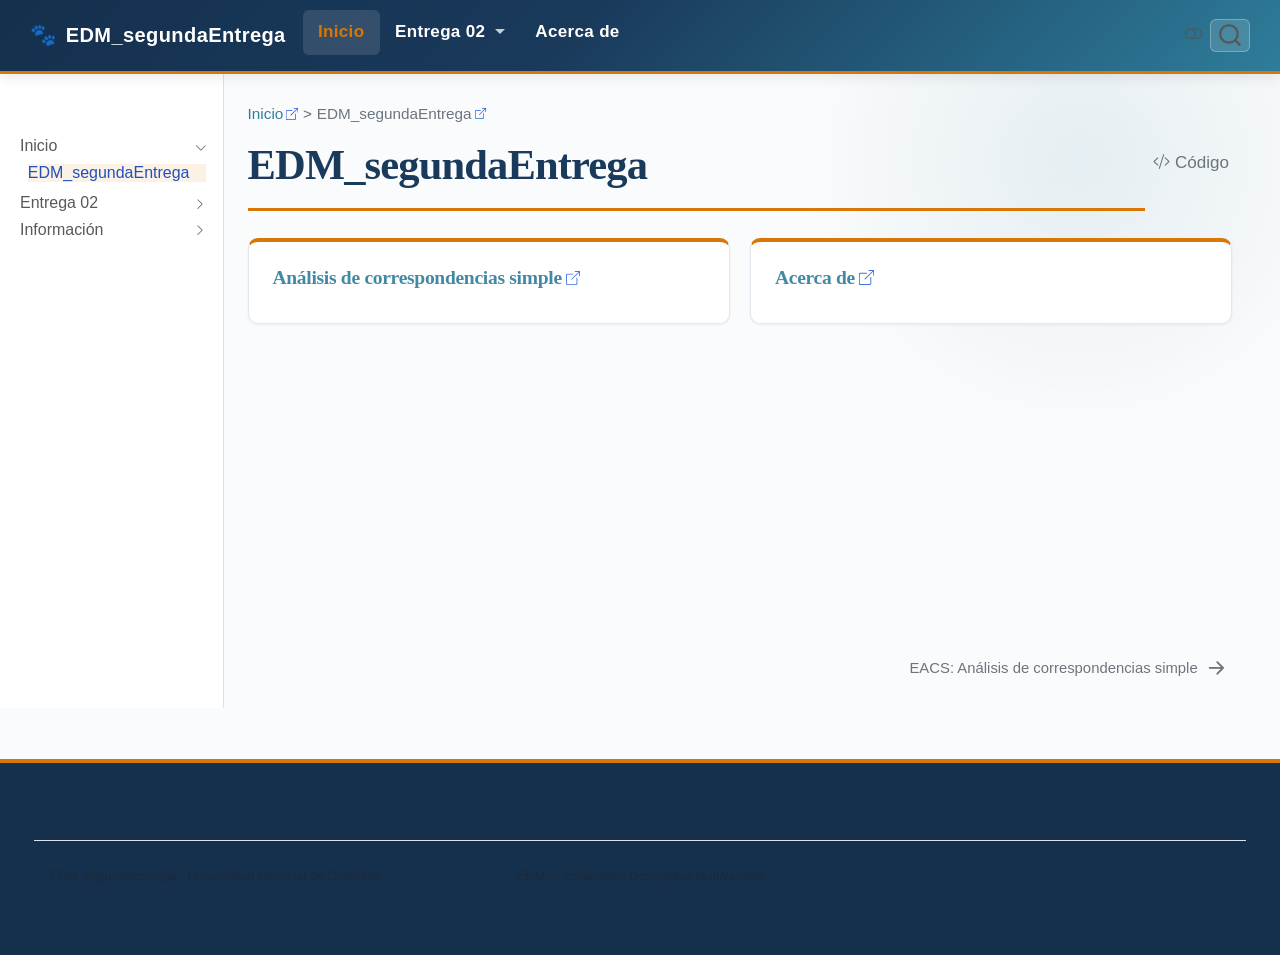
==== index.html @ e6b76406 "Built site for gh-pages" ====
<!DOCTYPE html>
<html xmlns="http://www.w3.org/1999/xhtml" lang="es" xml:lang="es"><head>

<meta charset="utf-8">
<meta name="generator" content="quarto-1.10.19">

<meta name="viewport" content="width=device-width, initial-scale=1.0, user-scalable=yes">


<title>EDM_segundaEntrega</title>
<style>
/* Default styles provided by pandoc.
** See https://pandoc.org/MANUAL.html#variables-for-html for config info.
*/
span.smallcaps{font-variant: small-caps;}
div.columns{display: flex; gap: 1.5em;}
div.column{flex: auto;}
@media screen {
div.columns{gap: min(4vw, 1.5em);}
div.column{overflow-x: auto;}
}
div.hanging-indent{margin-left: 1.5em; text-indent: -1.5em;}
ul.task-list{list-style: none;}
ul.task-list li input[type="checkbox"] {
  width: 0.8em;
  margin: 0 0.8em 0.2em -1em; /* quarto-specific, see https://github.com/quarto-dev/quarto-cli/issues/4556 */ 
  vertical-align: middle;
}
/* CSS for syntax highlighting */
html { -webkit-text-size-adjust: 100%; }
pre > code.sourceCode { white-space: pre; position: relative; }
pre > code.sourceCode > span { display: inline-block; line-height: 1.25; }
pre > code.sourceCode > span:empty { height: 1.2em; }
.sourceCode { overflow: visible; }
code.sourceCode > span { color: inherit; text-decoration: inherit; }
div.sourceCode { margin: 1em 0; }
pre.sourceCode { margin: 0; }
@media screen {
div.sourceCode { overflow: auto; }
}
@media print {
pre > code.sourceCode { white-space: pre-wrap; }
pre > code.sourceCode > span { text-indent: -5em; padding-left: 5em; }
}
pre.numberSource code
  { counter-reset: source-line 0; }
pre.numberSource code > span
  { position: relative; left: -4em; counter-increment: source-line; }
pre.numberSource code > span > a:first-child::before
  { content: counter(source-line);
    position: relative; left: -1em; text-align: right; vertical-align: baseline;
    border: none; display: inline-block;
    -webkit-touch-callout: none; -webkit-user-select: none;
    -khtml-user-select: none; -moz-user-select: none;
    -ms-user-select: none; user-select: none;
    padding: 0 4px; width: 4em;
  }
pre.numberSource { margin-left: 3em;  padding-left: 4px; }
div.sourceCode
  {   }
@media screen {
pre > code.sourceCode > span > a:first-child::before { text-decoration: underline; }
}
</style>


<script src="site_libs/quarto-nav/quarto-nav.js"></script>
<script src="site_libs/clipboard/clipboard.min.js"></script>
<script src="site_libs/quarto-search/autocomplete.umd.js"></script>
<script src="site_libs/quarto-search/fuse.min.js"></script>
<script src="site_libs/quarto-search/quarto-search.js"></script>
<meta name="quarto:offset" content="./">
<link href="./entregas/analisis_correspondencias.html" rel="next">
<script src="site_libs/quarto-html/quarto.js" type="module"></script>
<script src="site_libs/quarto-html/tabsets/tabsets.js" type="module"></script>
<script src="site_libs/quarto-html/popper.min.js"></script>
<script src="site_libs/quarto-html/tippy.umd.min.js"></script>
<script src="site_libs/quarto-html/anchor.min.js"></script>
<link href="site_libs/quarto-html/tippy.css" rel="stylesheet">
<link href="site_libs/quarto-html/quarto-syntax-highlighting-5c1318cf63eba56dbef7ba16bc7d56f5.css" rel="stylesheet" class="quarto-color-scheme" id="quarto-text-highlighting-styles">
<link href="site_libs/quarto-html/quarto-syntax-highlighting-dark-6453f418aeef366c23116eb9cb0b6816.css" rel="stylesheet" class="quarto-color-scheme quarto-color-alternate" id="quarto-text-highlighting-styles">
<link href="site_libs/quarto-html/quarto-syntax-highlighting-5c1318cf63eba56dbef7ba16bc7d56f5.css" rel="stylesheet" class="quarto-color-scheme-extra" id="quarto-text-highlighting-styles">
<script src="site_libs/bootstrap/bootstrap.min.js"></script>
<link href="site_libs/bootstrap/bootstrap-icons.css" rel="stylesheet">
<link href="site_libs/bootstrap/bootstrap-74d19e79992467fccd1882236d97e988.min.css" rel="stylesheet" append-hash="true" class="quarto-color-scheme" id="quarto-bootstrap" data-mode="light">
<link href="site_libs/bootstrap/bootstrap-dark-070e54764458ee5734a9f7e2965ee2d2.min.css" rel="stylesheet" append-hash="true" class="quarto-color-scheme quarto-color-alternate" id="quarto-bootstrap" data-mode="dark">
<link href="site_libs/bootstrap/bootstrap-74d19e79992467fccd1882236d97e988.min.css" rel="stylesheet" append-hash="true" class="quarto-color-scheme-extra" id="quarto-bootstrap" data-mode="light">
<script id="quarto-search-options" type="application/json">{
  "location": "navbar",
  "copy-button": false,
  "collapse-after": 3,
  "panel-placement": "end",
  "type": "overlay",
  "limit": 30,
  "keyboard-shortcut": [
    "f",
    "/",
    "s"
  ],
  "show-item-context": true,
  "language": {
    "search-no-results-text": "No se han encontrado resultados",
    "search-matching-documents-text": "documentos encontrados",
    "search-copy-link-title": "Copiar el enlace en la búsqueda",
    "search-hide-matches-text": "Ocultar resultados adicionales",
    "search-more-match-text": "resultado adicional en este documento",
    "search-more-matches-text": "resultados adicionales en este documento",
    "search-clear-button-title": "Borrar",
    "search-text-placeholder": "",
    "search-detached-cancel-button-title": "Cancelar",
    "search-submit-button-title": "Enviar",
    "search-label": "Buscar"
  }
}</script>
<style>html{ scroll-behavior: smooth; }</style>
<meta name="author" content="Jared Mijail Ramírez Escalante, María Paula Silva Capera">
<meta name="keywords" content="PetFinder, adopción de mascotas, EDM, R, Quarto">


<link rel="stylesheet" href="styles.css">
</head>

<body class="nav-sidebar docked nav-fixed fullcontent quarto-light"><script id="quarto-html-before-body" type="application/javascript">
    const toggleBodyColorMode = (bsSheetEl) => {
      const mode = bsSheetEl.getAttribute("data-mode");
      const bodyEl = window.document.querySelector("body");
      if (mode === "dark") {
        bodyEl.classList.add("quarto-dark");
        bodyEl.classList.remove("quarto-light");
      } else {
        bodyEl.classList.add("quarto-light");
        bodyEl.classList.remove("quarto-dark");
      }
    }
    const toggleBodyColorPrimary = () => {
      const bsSheetEl = window.document.querySelector("link#quarto-bootstrap:not([rel=disabled-stylesheet])");
      if (bsSheetEl) {
        toggleBodyColorMode(bsSheetEl);
      }
    }
    const setColorSchemeToggle = (alternate) => {
      const toggles = window.document.querySelectorAll('.quarto-color-scheme-toggle');
      for (let i=0; i < toggles.length; i++) {
        const toggle = toggles[i];
        if (toggle) {
          if (alternate) {
            toggle.classList.add("alternate");
          } else {
            toggle.classList.remove("alternate");
          }
        }
      }
    };
    const toggleColorMode = (alternate) => {
      // Switch the stylesheets
      const primaryStylesheets = window.document.querySelectorAll('link.quarto-color-scheme:not(.quarto-color-alternate)');
      const alternateStylesheets = window.document.querySelectorAll('link.quarto-color-scheme.quarto-color-alternate');
      manageTransitions('#quarto-margin-sidebar .nav-link', false);
      if (alternate) {
        // note: dark is layered on light, we don't disable primary!
        enableStylesheet(alternateStylesheets);
        for (const sheetNode of alternateStylesheets) {
          if (sheetNode.id === "quarto-bootstrap") {
            toggleBodyColorMode(sheetNode);
          }
        }
      } else {
        disableStylesheet(alternateStylesheets);
        enableStylesheet(primaryStylesheets)
        toggleBodyColorPrimary();
      }
      manageTransitions('#quarto-margin-sidebar .nav-link', true);
      // Switch the toggles
      setColorSchemeToggle(alternate)
      // Hack to workaround the fact that safari doesn't
      // properly recolor the scrollbar when toggling (#1455)
      if (navigator.userAgent.indexOf('Safari') > 0 && navigator.userAgent.indexOf('Chrome') == -1) {
        manageTransitions("body", false);
        window.scrollTo(0, 1);
        setTimeout(() => {
          window.scrollTo(0, 0);
          manageTransitions("body", true);
        }, 40);
      }
    }
    const disableStylesheet = (stylesheets) => {
      for (let i=0; i < stylesheets.length; i++) {
        const stylesheet = stylesheets[i];
        stylesheet.rel = 'disabled-stylesheet';
      }
    }
    const enableStylesheet = (stylesheets) => {
      for (let i=0; i < stylesheets.length; i++) {
        const stylesheet = stylesheets[i];
        if(stylesheet.rel !== 'stylesheet') { // for Chrome, which will still FOUC without this check
          stylesheet.rel = 'stylesheet';
        }
      }
    }
    const manageTransitions = (selector, allowTransitions) => {
      const els = window.document.querySelectorAll(selector);
      for (let i=0; i < els.length; i++) {
        const el = els[i];
        if (allowTransitions) {
          el.classList.remove('notransition');
        } else {
          el.classList.add('notransition');
        }
      }
    }
    const isFileUrl = () => {
      return window.location.protocol === 'file:';
    }
    const hasAlternateSentinel = () => {
      let styleSentinel = getColorSchemeSentinel();
      if (styleSentinel !== null) {
        return styleSentinel === "alternate";
      } else {
        return false;
      }
    }
    const setStyleSentinel = (alternate) => {
      const value = alternate ? "alternate" : "default";
      if (!isFileUrl()) {
        window.localStorage.setItem("quarto-color-scheme", value);
      } else {
        localAlternateSentinel = value;
      }
    }
    const getColorSchemeSentinel = () => {
      if (!isFileUrl()) {
        const storageValue = window.localStorage.getItem("quarto-color-scheme");
        return storageValue != null ? storageValue : localAlternateSentinel;
      } else {
        return localAlternateSentinel;
      }
    }
    const toggleGiscusIfUsed = (isAlternate, darkModeDefault) => {
      const baseTheme = document.querySelector('#giscus-base-theme')?.value ?? 'light';
      const alternateTheme = document.querySelector('#giscus-alt-theme')?.value ?? 'dark';
      let newTheme = '';
      if(authorPrefersDark) {
        newTheme = isAlternate ? baseTheme : alternateTheme;
      } else {
        newTheme = isAlternate ? alternateTheme : baseTheme;
      }
      const changeGiscusTheme = () => {
        // From: https://github.com/giscus/giscus/issues/336
        const sendMessage = (message) => {
          const iframe = document.querySelector('iframe.giscus-frame');
          if (!iframe) return;
          iframe.contentWindow.postMessage({ giscus: message }, 'https://giscus.app');
        }
        sendMessage({
          setConfig: {
            theme: newTheme
          }
        });
      }
      const isGiscussLoaded = window.document.querySelector('iframe.giscus-frame') !== null;
      if (isGiscussLoaded) {
        changeGiscusTheme();
      }
    };
    const authorPrefersDark = false;
    const darkModeDefault = authorPrefersDark;
      document.querySelector('link#quarto-text-highlighting-styles.quarto-color-scheme-extra').rel = 'disabled-stylesheet';
      document.querySelector('link#quarto-bootstrap.quarto-color-scheme-extra').rel = 'disabled-stylesheet';
    let localAlternateSentinel = darkModeDefault ? 'alternate' : 'default';
    // Dark / light mode switch
    window.quartoToggleColorScheme = () => {
      // Read the current dark / light value
      let toAlternate = !hasAlternateSentinel();
      toggleColorMode(toAlternate);
      setStyleSentinel(toAlternate);
      toggleGiscusIfUsed(toAlternate, darkModeDefault);
      window.dispatchEvent(new Event('resize'));
    };
    // Switch to dark mode if need be
    if (hasAlternateSentinel()) {
      toggleColorMode(true);
    } else {
      toggleColorMode(false);
    }
  </script>

<div id="quarto-search-results"></div>
  <header id="quarto-header" class="headroom fixed-top">
    <nav class="navbar navbar-expand-lg " data-bs-theme="dark">
      <div class="navbar-container container-fluid">
      <div class="navbar-brand-container mx-auto">
    <a class="navbar-brand" href="./index.html">
    <span class="navbar-title">EDM_segundaEntrega</span>
    </a>
  </div>
            <div id="quarto-search" class="" title="Buscar"></div>
          <button class="navbar-toggler" type="button" data-bs-toggle="collapse" data-bs-target="#navbarCollapse" aria-controls="navbarCollapse" role="menu" aria-expanded="false" aria-label="Navegación de palanca" onclick="if (window.quartoToggleHeadroom) { window.quartoToggleHeadroom(); }">
  <span class="navbar-toggler-icon"></span>
</button>
          <div class="collapse navbar-collapse" id="navbarCollapse">
            <ul class="navbar-nav navbar-nav-scroll me-auto">
  <li class="nav-item">
    <a class="nav-link active" href="./index.html" aria-current="page"> 
<span class="menu-text">Inicio</span></a>
  </li>  
  <li class="nav-item dropdown ">
    <a class="nav-link dropdown-toggle" href="#" id="nav-menu-entrega-02" role="link" data-bs-toggle="dropdown" aria-expanded="false">
 <span class="menu-text">Entrega 02</span>
    </a>
    <ul class="dropdown-menu" aria-labelledby="nav-menu-entrega-02">    
        <li>
    <a class="dropdown-item" href="./entregas/PCA.html">
 <span class="dropdown-text">Análisis de Componentes Principales</span></a>
  </li>  
        <li>
    <a class="dropdown-item" href="./entregas/analisis_correspondencias.html">
 <span class="dropdown-text">Análisis de Correspondencias Simple</span></a>
  </li>  
    </ul>
  </li>
  <li class="nav-item">
    <a class="nav-link" href="./about.html"> 
<span class="menu-text">Acerca de</span></a>
  </li>  
</ul>
          </div> <!-- /navcollapse -->
            <div class="quarto-navbar-tools">
  <a href="" class="quarto-color-scheme-toggle quarto-navigation-tool  px-1" onclick="window.quartoToggleColorScheme(); return false;" title="Alternar modo oscuro"><i class="bi"></i></a>
</div>
      </div> <!-- /container-fluid -->
    </nav>
  <nav class="quarto-secondary-nav">
    <div class="container-fluid d-flex">
      <button type="button" class="quarto-btn-toggle btn" data-bs-toggle="collapse" role="button" data-bs-target=".quarto-sidebar-collapse-item" aria-controls="quarto-sidebar" aria-expanded="false" aria-label="Alternar barra lateral" onclick="if (window.quartoToggleHeadroom) { window.quartoToggleHeadroom(); }">
        <i class="bi bi-layout-text-sidebar-reverse"></i>
      </button>
        <nav class="quarto-page-breadcrumbs" aria-label="breadcrumb"><ol class="breadcrumb"><li class="breadcrumb-item"><a href="./index.html">Inicio</a></li><li class="breadcrumb-item"><a href="./index.html">EDM_segundaEntrega</a></li></ol></nav>
        <a class="flex-grow-1" role="navigation" data-bs-toggle="collapse" data-bs-target=".quarto-sidebar-collapse-item" aria-controls="quarto-sidebar" aria-expanded="false" aria-label="Alternar barra lateral" onclick="if (window.quartoToggleHeadroom) { window.quartoToggleHeadroom(); }">      
        </a>
      <button type="button" class="btn quarto-search-button" aria-label="Buscar" onclick="window.quartoOpenSearch();">
        <i class="bi bi-search"></i>
      </button>
    </div>
  </nav>
</header>
<!-- content -->
<div id="quarto-content" class="quarto-container page-columns page-rows-contents page-layout-article page-navbar">
<!-- sidebar -->
  <nav id="quarto-sidebar" class="sidebar collapse collapse-horizontal quarto-sidebar-collapse-item sidebar-navigation docked overflow-auto">
        <div class="mt-2 flex-shrink-0 align-items-center">
        <div class="sidebar-search">
        <div id="quarto-search" class="" title="Buscar"></div>
        </div>
        </div>
    <div class="sidebar-menu-container"> 
    <ul class="list-unstyled mt-1">
        <li class="sidebar-item sidebar-item-section">
      <div class="sidebar-item-container"> 
            <a class="sidebar-item-text sidebar-link text-start" data-bs-toggle="collapse" data-bs-target="#quarto-sidebar-section-1" role="navigation" aria-expanded="true">
 <span class="menu-text">Inicio</span></a>
          <a class="sidebar-item-toggle text-start" data-bs-toggle="collapse" data-bs-target="#quarto-sidebar-section-1" role="navigation" aria-expanded="true" aria-label="Alternar sección">
            <i class="bi bi-chevron-right ms-2"></i>
          </a> 
      </div>
      <ul id="quarto-sidebar-section-1" class="collapse list-unstyled sidebar-section depth1 show">  
          <li class="sidebar-item">
  <div class="sidebar-item-container"> 
  <a href="./index.html" class="sidebar-item-text sidebar-link active">
 <span class="menu-text">EDM_segundaEntrega</span></a>
  </div>
</li>
      </ul>
  </li>
        <li class="sidebar-item sidebar-item-section">
      <div class="sidebar-item-container"> 
            <a class="sidebar-item-text sidebar-link text-start collapsed" data-bs-toggle="collapse" data-bs-target="#quarto-sidebar-section-2" role="navigation" aria-expanded="false">
 <span class="menu-text">Entrega 02</span></a>
          <a class="sidebar-item-toggle text-start collapsed" data-bs-toggle="collapse" data-bs-target="#quarto-sidebar-section-2" role="navigation" aria-expanded="false" aria-label="Alternar sección">
            <i class="bi bi-chevron-right ms-2"></i>
          </a> 
      </div>
      <ul id="quarto-sidebar-section-2" class="collapse list-unstyled sidebar-section depth1 ">  
          <li class="sidebar-item">
  <div class="sidebar-item-container"> 
  <a href="./entregas/analisis_correspondencias.html" class="sidebar-item-text sidebar-link">
 <span class="menu-text">EACS: Análisis de correspondencias simple</span></a>
  </div>
</li>
          <li class="sidebar-item">
  <div class="sidebar-item-container"> 
  <a href="./entregas/PCA.html" class="sidebar-item-text sidebar-link">
 <span class="menu-text">PCA: Análisis de Componentes Principales</span></a>
  </div>
</li>
      </ul>
  </li>
        <li class="sidebar-item sidebar-item-section">
      <div class="sidebar-item-container"> 
            <a class="sidebar-item-text sidebar-link text-start collapsed" data-bs-toggle="collapse" data-bs-target="#quarto-sidebar-section-3" role="navigation" aria-expanded="false">
 <span class="menu-text">Información</span></a>
          <a class="sidebar-item-toggle text-start collapsed" data-bs-toggle="collapse" data-bs-target="#quarto-sidebar-section-3" role="navigation" aria-expanded="false" aria-label="Alternar sección">
            <i class="bi bi-chevron-right ms-2"></i>
          </a> 
      </div>
      <ul id="quarto-sidebar-section-3" class="collapse list-unstyled sidebar-section depth1 ">  
          <li class="sidebar-item">
  <div class="sidebar-item-container"> 
  <a href="./about.html" class="sidebar-item-text sidebar-link">
 <span class="menu-text">Acerca de</span></a>
  </div>
</li>
      </ul>
  </li>
    </ul>
    </div>
</nav>
<div id="quarto-sidebar-glass" class="quarto-sidebar-collapse-item" data-bs-toggle="collapse" data-bs-target=".quarto-sidebar-collapse-item"></div>
<!-- margin-sidebar -->
    
<!-- main -->
<main class="content" id="quarto-document-content">


<header id="title-block-header" class="quarto-title-block default"><nav class="quarto-page-breadcrumbs quarto-title-breadcrumbs d-none d-lg-block" aria-label="breadcrumb"><ol class="breadcrumb"><li class="breadcrumb-item"><a href="./index.html">Inicio</a></li><li class="breadcrumb-item"><a href="./index.html">EDM_segundaEntrega</a></li></ol></nav>
<div class="quarto-title">
<div class="quarto-title-block"><div><h1 class="title">EDM_segundaEntrega</h1><button type="button" class="btn code-tools-button" id="quarto-code-tools-source"><i class="bi"></i> Código</button></div></div>
</div>



<div class="quarto-title-meta">

    
  
    
  </div>
  


</header>


<div class="card-grid">
<section id="análisis-de-correspondencias-simple" class="level3 card">
<h3 class="anchored" data-anchor-id="análisis-de-correspondencias-simple"><a href="./entregas/analisis_correspondencias.html">Análisis de correspondencias simple</a></h3>
</section>
<section id="acerca-de" class="level3 card">
<h3 class="anchored" data-anchor-id="acerca-de"><a href="./about.html">Acerca de</a></h3>
</section>
</div>


<!-- -->


<a onclick="window.scrollTo(0, 0); return false;" role="button" id="quarto-back-to-top"><i class="bi bi-arrow-up"></i> Volver arriba</a></main> <!-- /main -->
<script id="quarto-html-after-body" type="application/javascript">
  window.document.addEventListener("DOMContentLoaded", function (event) {
    // Ensure there is a toggle, if there isn't float one in the top right
    if (window.document.querySelector('.quarto-color-scheme-toggle') === null) {
      const a = window.document.createElement('a');
      a.classList.add('top-right');
      a.classList.add('quarto-color-scheme-toggle');
      a.href = "";
      a.onclick = function() { try { window.quartoToggleColorScheme(); } catch {} return false; };
      const i = window.document.createElement("i");
      i.classList.add('bi');
      a.appendChild(i);
      window.document.body.appendChild(a);
    }
    setColorSchemeToggle(hasAlternateSentinel())
    const icon = "";
    const anchorJS = new window.AnchorJS();
    anchorJS.options = {
      placement: 'right',
      icon: icon
    };
    anchorJS.add('.anchored');
    const isCodeAnnotation = (el) => {
      for (const clz of el.classList) {
        if (clz.startsWith('code-annotation-')) {                     
          return true;
        }
      }
      return false;
    }
    const onCopySuccess = function(e) {
      // button target
      const button = e.trigger;
      // don't keep focus
      button.blur();
      // flash "checked"
      button.classList.add('code-copy-button-checked');
      var currentTitle = button.getAttribute("title");
      button.setAttribute("title", "Copiado");
      let tooltip;
      if (window.bootstrap) {
        button.setAttribute("data-bs-toggle", "tooltip");
        button.setAttribute("data-bs-placement", "left");
        button.setAttribute("data-bs-title", "Copiado");
        tooltip = new bootstrap.Tooltip(button, 
          { trigger: "manual", 
            customClass: "code-copy-button-tooltip",
            offset: [0, -8]});
        tooltip.show();    
      }
      setTimeout(function() {
        if (tooltip) {
          tooltip.hide();
          button.removeAttribute("data-bs-title");
          button.removeAttribute("data-bs-toggle");
          button.removeAttribute("data-bs-placement");
        }
        button.setAttribute("title", currentTitle);
        button.classList.remove('code-copy-button-checked');
      }, 1000);
      // clear code selection
      e.clearSelection();
    }
    const getTextToCopy = function(trigger) {
      const outerScaffold = trigger.parentElement.cloneNode(true);
      const codeEl = outerScaffold.querySelector('code');
      for (const childEl of codeEl.children) {
        if (isCodeAnnotation(childEl)) {
          childEl.remove();
        }
      }
      return codeEl.innerText;
    }
    const clipboard = new window.ClipboardJS('.code-copy-button:not([data-in-quarto-modal])', {
      text: getTextToCopy
    });
    clipboard.on('success', onCopySuccess);
    if (window.document.getElementById('quarto-embedded-source-code-modal')) {
      const clipboardModal = new window.ClipboardJS('.code-copy-button[data-in-quarto-modal]', {
        text: getTextToCopy,
        container: window.document.getElementById('quarto-embedded-source-code-modal')
      });
      clipboardModal.on('success', onCopySuccess);
    }
    const viewSource = window.document.getElementById('quarto-view-source') ||
                       window.document.getElementById('quarto-code-tools-source');
    if (viewSource) {
      const sourceUrl = viewSource.getAttribute("data-quarto-source-url");
      viewSource.addEventListener("click", function(e) {
        if (sourceUrl) {
          // rstudio viewer pane
          if (/\bcapabilities=\b/.test(window.location)) {
            window.open(sourceUrl);
          } else {
            window.location.href = sourceUrl;
          }
        } else {
          const modal = new bootstrap.Modal(document.getElementById('quarto-embedded-source-code-modal'));
          modal.show();
        }
        return false;
      });
    }
    function toggleCodeHandler(show) {
      return function(e) {
        const cellDetails = window.document.querySelectorAll(".cell details.code-fold");
        for (let i=0; i<cellDetails.length; i++) {
          const details = cellDetails[i];
          if (show) {
            details.open = true;
          } else {
            details.removeAttribute("open");
          }
        }
        const cellCodeDivs = window.document.querySelectorAll(".cell div.sourceCode.cell-code");
        const fromCls = show ? "hidden" : "unhidden";
        const toCls = show ? "unhidden" : "hidden";
        for (let i=0; i<cellCodeDivs.length; i++) {
          const codeDiv = cellCodeDivs[i];
          if (codeDiv.classList.contains(fromCls)) {
            codeDiv.classList.remove(fromCls);
            codeDiv.classList.add(toCls);
          } 
        }
        return false;
      }
    }
    const hideAllCode = window.document.getElementById("quarto-hide-all-code");
    if (hideAllCode) {
      hideAllCode.addEventListener("click", toggleCodeHandler(false));
    }
    const showAllCode = window.document.getElementById("quarto-show-all-code");
    if (showAllCode) {
      showAllCode.addEventListener("click", toggleCodeHandler(true));
    }
      var localhostRegex = new RegExp(/^(?:http|https):\/\/localhost\:?[0-9]*\//);
      var mailtoRegex = new RegExp(/^mailto:/);
        var filterRegex = new RegExp("https:\/\/marsilvaa\.github\.io\/EDM_PetFInders_2\/");
      var isInternal = (href) => {
          return filterRegex.test(href) || localhostRegex.test(href) || mailtoRegex.test(href);
      }
      // Inspect non-navigation links and adorn them if external
     var links = window.document.querySelectorAll('a[href]:not(.nav-link):not(.navbar-brand):not(.toc-action):not(.sidebar-link):not(.sidebar-item-toggle):not(.pagination-link):not(.no-external):not([aria-hidden]):not(.dropdown-item):not(.quarto-navigation-tool):not(.about-link)');
      for (var i=0; i<links.length; i++) {
        const link = links[i];
        if (!isInternal(link.href)) {
          // undo the damage that might have been done by quarto-nav.js in the case of
          // links that we want to consider external
          if (link.dataset.originalHref !== undefined) {
            link.href = link.dataset.originalHref;
          }
            // target, if specified
            link.setAttribute("target", "_blank");
            if (link.getAttribute("rel") === null) {
              link.setAttribute("rel", "noopener");
            }
            // default icon
            link.classList.add("external");
        }
      }
    function tippyHover(el, contentFn, onTriggerFn, onUntriggerFn) {
      const config = {
        allowHTML: true,
        maxWidth: 500,
        delay: 100,
        arrow: false,
        appendTo: function(el) {
            return el.parentElement;
        },
        interactive: true,
        interactiveBorder: 10,
        theme: 'quarto',
        placement: 'bottom-start',
      };
      if (contentFn) {
        config.content = contentFn;
      }
      if (onTriggerFn) {
        config.onTrigger = onTriggerFn;
      }
      if (onUntriggerFn) {
        config.onUntrigger = onUntriggerFn;
      }
      window.tippy(el, config); 
    }
    const noterefs = window.document.querySelectorAll('a[role="doc-noteref"]');
    for (var i=0; i<noterefs.length; i++) {
      const ref = noterefs[i];
      tippyHover(ref, function() {
        // use id or data attribute instead here
        let href = ref.getAttribute('data-footnote-href') || ref.getAttribute('href');
        try { href = new URL(href).hash; } catch {}
        const id = href.replace(/^#\/?/, "");
        const note = window.document.getElementById(id);
        if (note) {
          return note.innerHTML;
        } else {
          return "";
        }
      });
    }
    const xrefs = window.document.querySelectorAll('a.quarto-xref');
    const processXRef = (id, note) => {
      // Strip column container classes
      const stripColumnClz = (el) => {
        el.classList.remove("page-full", "page-columns");
        if (el.children) {
          for (const child of el.children) {
            stripColumnClz(child);
          }
        }
      }
      stripColumnClz(note)
      if (id === null || id.startsWith('sec-')) {
        // Special case sections, only their first couple elements
        const container = document.createElement("div");
        if (note.children && note.children.length > 2) {
          container.appendChild(note.children[0].cloneNode(true));
          for (let i = 1; i < note.children.length; i++) {
            const child = note.children[i];
            if (child.tagName === "P" && child.innerText === "") {
              continue;
            } else {
              container.appendChild(child.cloneNode(true));
              break;
            }
          }
          if (window.Quarto?.typesetMath) {
            window.Quarto.typesetMath(container);
          }
          return container.innerHTML
        } else {
          if (window.Quarto?.typesetMath) {
            window.Quarto.typesetMath(note);
          }
          return note.innerHTML;
        }
      } else {
        // Remove any anchor links if they are present
        const anchorLink = note.querySelector('a.anchorjs-link');
        if (anchorLink) {
          anchorLink.remove();
        }
        if (window.Quarto?.typesetMath) {
          window.Quarto.typesetMath(note);
        }
        if (note.classList.contains("callout")) {
          return note.outerHTML;
        } else {
          return note.innerHTML;
        }
      }
    }
    for (var i=0; i<xrefs.length; i++) {
      const xref = xrefs[i];
      tippyHover(xref, undefined, function(instance) {
        instance.disable();
        let url = xref.getAttribute('href');
        let hash = undefined; 
        if (url.startsWith('#')) {
          hash = url;
        } else {
          try { hash = new URL(url).hash; } catch {}
        }
        if (hash) {
          const id = hash.replace(/^#\/?/, "");
          const note = window.document.getElementById(id);
          if (note !== null) {
            try {
              const html = processXRef(id, note.cloneNode(true));
              instance.setContent(html);
            } finally {
              instance.enable();
              instance.show();
            }
          } else {
            // See if we can fetch this
            fetch(url.split('#')[0])
            .then(res => res.text())
            .then(html => {
              const parser = new DOMParser();
              const htmlDoc = parser.parseFromString(html, "text/html");
              const note = htmlDoc.getElementById(id);
              if (note !== null) {
                const html = processXRef(id, note);
                instance.setContent(html);
              } 
            }).finally(() => {
              instance.enable();
              instance.show();
            });
          }
        } else {
          // See if we can fetch a full url (with no hash to target)
          // This is a special case and we should probably do some content thinning / targeting
          fetch(url)
          .then(res => res.text())
          .then(html => {
            const parser = new DOMParser();
            const htmlDoc = parser.parseFromString(html, "text/html");
            const note = htmlDoc.querySelector('main.content');
            if (note !== null) {
              // This should only happen for chapter cross references
              // (since there is no id in the URL)
              // remove the first header
              if (note.children.length > 0 && note.children[0].tagName === "HEADER") {
                note.children[0].remove();
              }
              const html = processXRef(null, note);
              instance.setContent(html);
            } 
          }).finally(() => {
            instance.enable();
            instance.show();
          });
        }
      }, function(instance) {
      });
    }
        let selectedAnnoteEl;
        const selectorForAnnotation = ( cell, annotation) => {
          let cellAttr = 'data-code-cell="' + cell + '"';
          let lineAttr = 'data-code-annotation="' +  annotation + '"';
          const selector = 'span[' + cellAttr + '][' + lineAttr + ']';
          return selector;
        }
        const selectCodeLines = (annoteEl) => {
          const doc = window.document;
          const targetCell = annoteEl.getAttribute("data-target-cell");
          const targetAnnotation = annoteEl.getAttribute("data-target-annotation");
          const annoteSpan = window.document.querySelector(selectorForAnnotation(targetCell, targetAnnotation));
          const lines = annoteSpan.getAttribute("data-code-lines").split(",");
          const lineIds = lines.map((line) => {
            return targetCell + "-" + line;
          })
          let top = null;
          let height = null;
          let parent = null;
          if (lineIds.length > 0) {
              //compute the position of the single el (top and bottom and make a div)
              const el = window.document.getElementById(lineIds[0]);
              top = el.offsetTop;
              height = el.offsetHeight;
              parent = el.parentElement.parentElement;
            if (lineIds.length > 1) {
              const lastEl = window.document.getElementById(lineIds[lineIds.length - 1]);
              const bottom = lastEl.offsetTop + lastEl.offsetHeight;
              height = bottom - top;
            }
            if (top !== null && height !== null && parent !== null) {
              // cook up a div (if necessary) and position it 
              let div = window.document.getElementById("code-annotation-line-highlight");
              if (div === null) {
                div = window.document.createElement("div");
                div.setAttribute("id", "code-annotation-line-highlight");
                div.style.position = 'absolute';
                parent.appendChild(div);
              }
              div.style.top = top - 2 + "px";
              div.style.height = height + 4 + "px";
              div.style.left = 0;
              let gutterDiv = window.document.getElementById("code-annotation-line-highlight-gutter");
              if (gutterDiv === null) {
                gutterDiv = window.document.createElement("div");
                gutterDiv.setAttribute("id", "code-annotation-line-highlight-gutter");
                gutterDiv.style.position = 'absolute';
                const codeCell = window.document.getElementById(targetCell);
                const gutter = codeCell.querySelector('.code-annotation-gutter');
                gutter.appendChild(gutterDiv);
              }
              gutterDiv.style.top = top - 2 + "px";
              gutterDiv.style.height = height + 4 + "px";
            }
            selectedAnnoteEl = annoteEl;
          }
        };
        const unselectCodeLines = () => {
          const elementsIds = ["code-annotation-line-highlight", "code-annotation-line-highlight-gutter"];
          elementsIds.forEach((elId) => {
            const div = window.document.getElementById(elId);
            if (div) {
              div.remove();
            }
          });
          selectedAnnoteEl = undefined;
        };
          // Handle positioning of the toggle
      window.addEventListener(
        "resize",
        throttle(() => {
          elRect = undefined;
          if (selectedAnnoteEl) {
            selectCodeLines(selectedAnnoteEl);
          }
        }, 10)
      );
      function throttle(fn, ms) {
      let throttle = false;
      let timer;
        return (...args) => {
          if(!throttle) { // first call gets through
              fn.apply(this, args);
              throttle = true;
          } else { // all the others get throttled
              if(timer) clearTimeout(timer); // cancel #2
              timer = setTimeout(() => {
                fn.apply(this, args);
                timer = throttle = false;
              }, ms);
          }
        };
      }
        // Attach click handler to the DT
        const annoteDls = window.document.querySelectorAll('dt[data-target-cell]');
        for (const annoteDlNode of annoteDls) {
          annoteDlNode.addEventListener('click', (event) => {
            const clickedEl = event.target;
            if (clickedEl !== selectedAnnoteEl) {
              unselectCodeLines();
              const activeEl = window.document.querySelector('dt[data-target-cell].code-annotation-active');
              if (activeEl) {
                activeEl.classList.remove('code-annotation-active');
              }
              selectCodeLines(clickedEl);
              clickedEl.classList.add('code-annotation-active');
            } else {
              // Unselect the line
              unselectCodeLines();
              clickedEl.classList.remove('code-annotation-active');
            }
          });
        }
    const findCites = (el) => {
      const parentEl = el.parentElement;
      if (parentEl) {
        const cites = parentEl.dataset.cites;
        if (cites) {
          return {
            el,
            cites: cites.split(' ')
          };
        } else {
          return findCites(el.parentElement)
        }
      } else {
        return undefined;
      }
    };
    var bibliorefs = window.document.querySelectorAll('a[role="doc-biblioref"]');
    for (var i=0; i<bibliorefs.length; i++) {
      const ref = bibliorefs[i];
      const citeInfo = findCites(ref);
      if (citeInfo) {
        tippyHover(citeInfo.el, function() {
          var popup = window.document.createElement('div');
          citeInfo.cites.forEach(function(cite) {
            var citeDiv = window.document.createElement('div');
            citeDiv.classList.add('hanging-indent');
            citeDiv.classList.add('csl-entry');
            var biblioDiv = window.document.getElementById('ref-' + cite);
            if (biblioDiv) {
              citeDiv.innerHTML = biblioDiv.innerHTML;
            }
            popup.appendChild(citeDiv);
          });
          return popup.innerHTML;
        });
      }
    }
  });
  </script>
<nav class="page-navigation">
  <div class="nav-page nav-page-previous">
  </div>
  <div class="nav-page nav-page-next">
      <a href="./entregas/analisis_correspondencias.html" class="pagination-link" aria-label="EACS: Análisis de correspondencias simple">
        <span class="nav-page-text">EACS: Análisis de correspondencias simple</span> <i class="bi bi-arrow-right-short"></i>
      </a>
  </div>
</nav><div class="modal fade" id="quarto-embedded-source-code-modal" tabindex="-1" aria-labelledby="quarto-embedded-source-code-modal-label" aria-hidden="true"><div class="modal-dialog modal-dialog-scrollable"><div class="modal-content"><div class="modal-header"><h5 class="modal-title" id="quarto-embedded-source-code-modal-label">Ejecutar el código</h5><button class="btn-close" data-bs-dismiss="modal"></button></div><div class="modal-body"><div class="">
<div class="code-copy-outer-scaffold"><div class="sourceCode" id="cb1" data-shortcodes="false"><pre class="sourceCode markdown code-with-copy"><code class="sourceCode markdown"><span id="cb1-1"><a href="#cb1-1" aria-hidden="true" tabindex="-1"></a><span class="co">---</span></span>
<span id="cb1-2"><a href="#cb1-2" aria-hidden="true" tabindex="-1"></a><span class="an">title:</span><span class="co"> "EDM_segundaEntrega"</span></span>
<span id="cb1-3"><a href="#cb1-3" aria-hidden="true" tabindex="-1"></a><span class="an">toc:</span><span class="co"> false</span></span>
<span id="cb1-4"><a href="#cb1-4" aria-hidden="true" tabindex="-1"></a><span class="co">---</span></span>
<span id="cb1-5"><a href="#cb1-5" aria-hidden="true" tabindex="-1"></a></span>
<span id="cb1-6"><a href="#cb1-6" aria-hidden="true" tabindex="-1"></a>::: {.card-grid}</span>
<span id="cb1-7"><a href="#cb1-7" aria-hidden="true" tabindex="-1"></a></span>
<span id="cb1-8"><a href="#cb1-8" aria-hidden="true" tabindex="-1"></a>::: {.card}</span>
<span id="cb1-9"><a href="#cb1-9" aria-hidden="true" tabindex="-1"></a><span class="fu">### [Análisis de correspondencias simple](entregas/analisis_correspondencias.qmd)</span></span>
<span id="cb1-10"><a href="#cb1-10" aria-hidden="true" tabindex="-1"></a>:::</span>
<span id="cb1-11"><a href="#cb1-11" aria-hidden="true" tabindex="-1"></a></span>
<span id="cb1-12"><a href="#cb1-12" aria-hidden="true" tabindex="-1"></a>::: {.card}</span>
<span id="cb1-13"><a href="#cb1-13" aria-hidden="true" tabindex="-1"></a><span class="fu">### [Acerca de](about.qmd)</span></span>
<span id="cb1-14"><a href="#cb1-14" aria-hidden="true" tabindex="-1"></a>:::</span>
<span id="cb1-15"><a href="#cb1-15" aria-hidden="true" tabindex="-1"></a></span>
<span id="cb1-16"><a href="#cb1-16" aria-hidden="true" tabindex="-1"></a>:::</span></code></pre></div><button title="Copiar al portapapeles" class="code-copy-button" data-in-quarto-modal=""><i class="bi"></i></button></div>
</div></div></div></div></div>
</div> <!-- /content -->
<footer class="footer">
  <div class="nav-footer">
    <div class="nav-footer-left">
<p>EDM_segundaEntrega · Universidad Nacional de Colombia</p>
</div>   
    <div class="nav-footer-center">
<p>EDM — Estadística Descriptiva Multivariada</p>
</div>
    <div class="nav-footer-right">
      &nbsp;
    </div>
  </div>
</footer>




<script src="site_libs/quarto-html/zenscroll-min.js"></script>
</body></html>
---- site_libs/quarto-html/tippy.css ----
.tippy-box[data-animation=fade][data-state=hidden]{opacity:0}[data-tippy-root]{max-width:calc(100vw - 10px)}.tippy-box{position:relative;background-color:#333;color:#fff;border-radius:4px;font-size:14px;line-height:1.4;white-space:normal;outline:0;transition-property:transform,visibility,opacity}.tippy-box[data-placement^=top]>.tippy-arrow{bottom:0}.tippy-box[data-placement^=top]>.tippy-arrow:before{bottom:-7px;left:0;border-width:8px 8px 0;border-top-color:initial;transform-origin:center top}.tippy-box[data-placement^=bottom]>.tippy-arrow{top:0}.tippy-box[data-placement^=bottom]>.tippy-arrow:before{top:-7px;left:0;border-width:0 8px 8px;border-bottom-color:initial;transform-origin:center bottom}.tippy-box[data-placement^=left]>.tippy-arrow{right:0}.tippy-box[data-placement^=left]>.tippy-arrow:before{border-width:8px 0 8px 8px;border-left-color:initial;right:-7px;transform-origin:center left}.tippy-box[data-placement^=right]>.tippy-arrow{left:0}.tippy-box[data-placement^=right]>.tippy-arrow:before{left:-7px;border-width:8px 8px 8px 0;border-right-color:initial;transform-origin:center right}.tippy-box[data-inertia][data-state=visible]{transition-timing-function:cubic-bezier(.54,1.5,.38,1.11)}.tippy-arrow{width:16px;height:16px;color:#333}.tippy-arrow:before{content:"";position:absolute;border-color:transparent;border-style:solid}.tippy-content{position:relative;padding:5px 9px;z-index:1}
---- site_libs/quarto-html/quarto-syntax-highlighting-5c1318cf63eba56dbef7ba16bc7d56f5.css ----
/* quarto syntax highlight colors */
:root {
  --quarto-hl-al-color: #ff5555;
  --quarto-hl-an-color: #6a737d;
  --quarto-hl-at-color: #d73a49;
  --quarto-hl-bn-color: #005cc5;
  --quarto-hl-bu-color: #d73a49;
  --quarto-hl-ch-color: #032f62;
  --quarto-hl-co-color: #6a737d;
  --quarto-hl-cv-color: #6a737d;
  --quarto-hl-cn-color: #005cc5;
  --quarto-hl-cf-color: #d73a49;
  --quarto-hl-dt-color: #d73a49;
  --quarto-hl-dv-color: #005cc5;
  --quarto-hl-do-color: #6a737d;
  --quarto-hl-er-color: #ff5555;
  --quarto-hl-ex-color: #d73a49;
  --quarto-hl-fl-color: #005cc5;
  --quarto-hl-fu-color: #6f42c1;
  --quarto-hl-im-color: #032f62;
  --quarto-hl-in-color: #6a737d;
  --quarto-hl-kw-color: #d73a49;
  --quarto-hl-op-color: #24292e;
  --quarto-hl-pp-color: #d73a49;
  --quarto-hl-re-color: #6a737d;
  --quarto-hl-sc-color: #005cc5;
  --quarto-hl-ss-color: #032f62;
  --quarto-hl-st-color: #032f62;
  --quarto-hl-va-color: #e36209;
  --quarto-hl-vs-color: #032f62;
  --quarto-hl-wa-color: #ff5555;
}

/* other quarto variables */
:root {
  --quarto-font-monospace: SFMono-Regular, Menlo, Monaco, Consolas, "Liberation Mono", "Courier New", monospace;
}

/* syntax highlight based on Pandoc's rules */
pre > code.sourceCode > span {
  color: #24292e;
}

code.sourceCode > span {
  color: #24292e;
}

div.sourceCode,
div.sourceCode pre.sourceCode {
  color: #24292e;
}

/* Normal */
code span {
  color: #24292e;
}

/* Alert */
code span.al {
  font-weight: bold;
  color: #ff5555;
}

/* Annotation */
code span.an {
  color: #6a737d;
}

/* Attribute */
code span.at {
  color: #d73a49;
}

/* BaseN */
code span.bn {
  color: #005cc5;
}

/* BuiltIn */
code span.bu {
  color: #d73a49;
}

/* ControlFlow */
code span.cf {
  color: #d73a49;
}

/* Char */
code span.ch {
  color: #032f62;
}

/* Constant */
code span.cn {
  color: #005cc5;
}

/* Comment */
code span.co {
  color: #6a737d;
}

/* CommentVar */
code span.cv {
  color: #6a737d;
}

/* Documentation */
code span.do {
  color: #6a737d;
}

/* DataType */
code span.dt {
  color: #d73a49;
}

/* DecVal */
code span.dv {
  color: #005cc5;
}

/* Error */
code span.er {
  color: #ff5555;
  text-decoration: underline;
}

/* Extension */
code span.ex {
  font-weight: bold;
  color: #d73a49;
}

/* Float */
code span.fl {
  color: #005cc5;
}

/* Function */
code span.fu {
  color: #6f42c1;
}

/* Import */
code span.im {
  color: #032f62;
}

/* Information */
code span.in {
  color: #6a737d;
}

/* Keyword */
code span.kw {
  color: #d73a49;
}

/* Operator */
code span.op {
  color: #24292e;
}

/* Preprocessor */
code span.pp {
  color: #d73a49;
}

/* RegionMarker */
code span.re {
  color: #6a737d;
}

/* SpecialChar */
code span.sc {
  color: #005cc5;
}

/* SpecialString */
code span.ss {
  color: #032f62;
}

/* String */
code span.st {
  color: #032f62;
}

/* Variable */
code span.va {
  color: #e36209;
}

/* VerbatimString */
code span.vs {
  color: #032f62;
}

/* Warning */
code span.wa {
  color: #ff5555;
}

.prevent-inlining {
  content: "</";
}

/*# sourceMappingURL=b30846a1f697829215f07ced7fb9b578.css.map */
---- site_libs/quarto-html/quarto-syntax-highlighting-dark-6453f418aeef366c23116eb9cb0b6816.css ----
/* quarto syntax highlight colors */
:root {
  --quarto-hl-al-color: #ff5555;
  --quarto-hl-an-color: #6a737d;
  --quarto-hl-at-color: #f97583;
  --quarto-hl-bn-color: #79b8ff;
  --quarto-hl-bu-color: #f97583;
  --quarto-hl-ch-color: #9ecbff;
  --quarto-hl-co-color: #6a737d;
  --quarto-hl-cv-color: #6a737d;
  --quarto-hl-cn-color: #79b8ff;
  --quarto-hl-cf-color: #f97583;
  --quarto-hl-dt-color: #f97583;
  --quarto-hl-dv-color: #79b8ff;
  --quarto-hl-do-color: #6a737d;
  --quarto-hl-er-color: #ff5555;
  --quarto-hl-ex-color: #f97583;
  --quarto-hl-fl-color: #79b8ff;
  --quarto-hl-fu-color: #b392f0;
  --quarto-hl-im-color: #9ecbff;
  --quarto-hl-in-color: #6a737d;
  --quarto-hl-kw-color: #f97583;
  --quarto-hl-op-color: #e1e4e8;
  --quarto-hl-pp-color: #f97583;
  --quarto-hl-re-color: #6a737d;
  --quarto-hl-sc-color: #79b8ff;
  --quarto-hl-ss-color: #9ecbff;
  --quarto-hl-st-color: #9ecbff;
  --quarto-hl-va-color: #ffab70;
  --quarto-hl-vs-color: #9ecbff;
  --quarto-hl-wa-color: #ff5555;
}

/* other quarto variables */
:root {
  --quarto-font-monospace: SFMono-Regular, Menlo, Monaco, Consolas, "Liberation Mono", "Courier New", monospace;
}

/* syntax highlight based on Pandoc's rules */
pre > code.sourceCode > span {
  color: #e1e4e8;
}

code.sourceCode > span {
  color: #e1e4e8;
}

div.sourceCode,
div.sourceCode pre.sourceCode {
  color: #e1e4e8;
}

/* Normal */
code span {
  color: #e1e4e8;
}

/* Alert */
code span.al {
  font-weight: bold;
  color: #ff5555;
}

/* Annotation */
code span.an {
  color: #6a737d;
}

/* Attribute */
code span.at {
  color: #f97583;
}

/* BaseN */
code span.bn {
  color: #79b8ff;
}

/* BuiltIn */
code span.bu {
  color: #f97583;
}

/* ControlFlow */
code span.cf {
  color: #f97583;
}

/* Char */
code span.ch {
  color: #9ecbff;
}

/* Constant */
code span.cn {
  color: #79b8ff;
}

/* Comment */
code span.co {
  color: #6a737d;
}

/* CommentVar */
code span.cv {
  color: #6a737d;
}

/* Documentation */
code span.do {
  color: #6a737d;
}

/* DataType */
code span.dt {
  color: #f97583;
}

/* DecVal */
code span.dv {
  color: #79b8ff;
}

/* Error */
code span.er {
  color: #ff5555;
  text-decoration: underline;
}

/* Extension */
code span.ex {
  font-weight: bold;
  color: #f97583;
}

/* Float */
code span.fl {
  color: #79b8ff;
}

/* Function */
code span.fu {
  color: #b392f0;
}

/* Import */
code span.im {
  color: #9ecbff;
}

/* Information */
code span.in {
  color: #6a737d;
}

/* Keyword */
code span.kw {
  color: #f97583;
}

/* Operator */
code span.op {
  color: #e1e4e8;
}

/* Preprocessor */
code span.pp {
  color: #f97583;
}

/* RegionMarker */
code span.re {
  color: #6a737d;
}

/* SpecialChar */
code span.sc {
  color: #79b8ff;
}

/* SpecialString */
code span.ss {
  color: #9ecbff;
}

/* String */
code span.st {
  color: #9ecbff;
}

/* Variable */
code span.va {
  color: #ffab70;
}

/* VerbatimString */
code span.vs {
  color: #9ecbff;
}

/* Warning */
code span.wa {
  color: #ff5555;
}

.prevent-inlining {
  content: "</";
}

/*# sourceMappingURL=7be72edaaa011beafea6b3ea24d852df.css.map */
---- site_libs/quarto-html/quarto-syntax-highlighting-5c1318cf63eba56dbef7ba16bc7d56f5.css ----
/* quarto syntax highlight colors */
:root {
  --quarto-hl-al-color: #ff5555;
  --quarto-hl-an-color: #6a737d;
  --quarto-hl-at-color: #d73a49;
  --quarto-hl-bn-color: #005cc5;
  --quarto-hl-bu-color: #d73a49;
  --quarto-hl-ch-color: #032f62;
  --quarto-hl-co-color: #6a737d;
  --quarto-hl-cv-color: #6a737d;
  --quarto-hl-cn-color: #005cc5;
  --quarto-hl-cf-color: #d73a49;
  --quarto-hl-dt-color: #d73a49;
  --quarto-hl-dv-color: #005cc5;
  --quarto-hl-do-color: #6a737d;
  --quarto-hl-er-color: #ff5555;
  --quarto-hl-ex-color: #d73a49;
  --quarto-hl-fl-color: #005cc5;
  --quarto-hl-fu-color: #6f42c1;
  --quarto-hl-im-color: #032f62;
  --quarto-hl-in-color: #6a737d;
  --quarto-hl-kw-color: #d73a49;
  --quarto-hl-op-color: #24292e;
  --quarto-hl-pp-color: #d73a49;
  --quarto-hl-re-color: #6a737d;
  --quarto-hl-sc-color: #005cc5;
  --quarto-hl-ss-color: #032f62;
  --quarto-hl-st-color: #032f62;
  --quarto-hl-va-color: #e36209;
  --quarto-hl-vs-color: #032f62;
  --quarto-hl-wa-color: #ff5555;
}

/* other quarto variables */
:root {
  --quarto-font-monospace: SFMono-Regular, Menlo, Monaco, Consolas, "Liberation Mono", "Courier New", monospace;
}

/* syntax highlight based on Pandoc's rules */
pre > code.sourceCode > span {
  color: #24292e;
}

code.sourceCode > span {
  color: #24292e;
}

div.sourceCode,
div.sourceCode pre.sourceCode {
  color: #24292e;
}

/* Normal */
code span {
  color: #24292e;
}

/* Alert */
code span.al {
  font-weight: bold;
  color: #ff5555;
}

/* Annotation */
code span.an {
  color: #6a737d;
}

/* Attribute */
code span.at {
  color: #d73a49;
}

/* BaseN */
code span.bn {
  color: #005cc5;
}

/* BuiltIn */
code span.bu {
  color: #d73a49;
}

/* ControlFlow */
code span.cf {
  color: #d73a49;
}

/* Char */
code span.ch {
  color: #032f62;
}

/* Constant */
code span.cn {
  color: #005cc5;
}

/* Comment */
code span.co {
  color: #6a737d;
}

/* CommentVar */
code span.cv {
  color: #6a737d;
}

/* Documentation */
code span.do {
  color: #6a737d;
}

/* DataType */
code span.dt {
  color: #d73a49;
}

/* DecVal */
code span.dv {
  color: #005cc5;
}

/* Error */
code span.er {
  color: #ff5555;
  text-decoration: underline;
}

/* Extension */
code span.ex {
  font-weight: bold;
  color: #d73a49;
}

/* Float */
code span.fl {
  color: #005cc5;
}

/* Function */
code span.fu {
  color: #6f42c1;
}

/* Import */
code span.im {
  color: #032f62;
}

/* Information */
code span.in {
  color: #6a737d;
}

/* Keyword */
code span.kw {
  color: #d73a49;
}

/* Operator */
code span.op {
  color: #24292e;
}

/* Preprocessor */
code span.pp {
  color: #d73a49;
}

/* RegionMarker */
code span.re {
  color: #6a737d;
}

/* SpecialChar */
code span.sc {
  color: #005cc5;
}

/* SpecialString */
code span.ss {
  color: #032f62;
}

/* String */
code span.st {
  color: #032f62;
}

/* Variable */
code span.va {
  color: #e36209;
}

/* VerbatimString */
code span.vs {
  color: #032f62;
}

/* Warning */
code span.wa {
  color: #ff5555;
}

.prevent-inlining {
  content: "</";
}

/*# sourceMappingURL=b30846a1f697829215f07ced7fb9b578.css.map */
---- styles.css ----
/* ===========================================================================
   EDM_PetFinder — hoja de estilos del sitio
   ---------------------------------------------------------------------------
   Organización:
     1. Variables de diseño (tema claro / oscuro)
     2. Base tipográfica y layout
     3. Barra de navegación
     4. Barra lateral y tabla de contenido
     5. Títulos, encabezados y banner
     6. Código, tablas, callouts, citas
     7. Componentes propios: hero, tarjetas, KPI, chips, cronograma
     8. Pie de página, utilidades y animaciones
     9. Responsive
    10. Impresión / exportar a PDF
   =========================================================================== */

/* ---------------------------------------------------------------- 1. Variables */
:root {
  /* Paleta institucional */
  --color-primary: #1a3a5c;         /* Azul académico profundo */
  --color-secondary: #2e7d9a;       /* Azul petróleo */
  --color-accent: #d97706;          /* Ámbar para acentos */
  --color-accent-2: #0f766e;        /* Verde teal estadístico */
  --color-danger: #dc2626;

  /* Superficies y texto */
  --color-bg: #fafbfc;
  --color-bg-alt: #f1f5f9;
  --color-surface: #ffffff;
  --color-surface-soft: #f8fafc;
  --color-text: #1f2937;
  --color-text-soft: #4b5563;
  --color-border: #e2e8f0;
  --color-code-bg: #f6f8fa;         /* fondo claro: el código siempre se lee */
  --color-code-text: #1a1a1a;

  /* Tipografía */
  --font-serif: "Source Serif Pro", "Georgia", "Cambria", serif;
  --font-sans: "Inter", "Segoe UI", -apple-system, sans-serif;
  --font-mono: "JetBrains Mono", "Fira Code", "Consolas", monospace;

  /* Elevación, radios y transiciones */
  --shadow-sm: 0 1px 3px rgba(0, 0, 0, 0.06);
  --shadow-md: 0 4px 12px rgba(0, 0, 0, 0.08);
  --shadow-lg: 0 10px 30px rgba(26, 58, 92, 0.15);
  --radius: 10px;
  --radius-sm: 6px;
  --transition: all 0.25s cubic-bezier(0.4, 0, 0.2, 1);
  --navbar-height: 62px;
}

/* ------------------------------------------------------- Tema oscuro (Quarto) */
html[data-bs-theme="dark"],
body.quarto-dark {
  --color-bg: #0f172a;
  --color-bg-alt: #131f38;
  --color-surface: #16233d;
  --color-surface-soft: #1b2a47;
  --color-text: #e5ecf6;
  --color-text-soft: #a9b8cf;
  --color-border: #2a3c5c;
  --color-code-bg: #0b1220;      /* en oscuro, fondo oscuro y tokens claros */
  --color-code-text: #e8eef7;
  --color-primary: #c7dcf5;
  --color-secondary: #6fb6d1;
  --color-accent: #f0ab4b;
  --color-accent-2: #4fd1c0;
  --shadow-sm: 0 1px 3px rgba(0, 0, 0, 0.4);
  --shadow-md: 0 4px 14px rgba(0, 0, 0, 0.45);
  --shadow-lg: 0 14px 34px rgba(0, 0, 0, 0.55);
}

/* --------------------------------------------------------------- 2. Base */
html {
  scroll-behavior: smooth;
}

body {
  font-family: var(--font-sans);
  color: var(--color-text);
  background-color: var(--color-bg);
  line-height: 1.7;
  font-size: 17px;
  -webkit-font-smoothing: antialiased;
  text-rendering: optimizeLegibility;
}

/* Halo decorativo sutil detrás del contenido */
body::before {
  content: "";
  position: fixed;
  top: -120px;
  right: -80px;
  width: 560px;
  height: 560px;
  background: radial-gradient(circle, rgba(46, 125, 154, 0.10), transparent 70%);
  z-index: 0;
  pointer-events: none;
}

html[data-bs-theme="dark"] body::before,
body.quarto-dark::before {
  background: radial-gradient(circle, rgba(111, 182, 209, 0.12), transparent 70%);
}

main,
#quarto-document-content {
  position: relative;
  z-index: 1;
}

/* Desplazamiento correcto al saltar a un ancla (navbar fija) */
:target,
h1, h2, h3, h4 {
  scroll-margin-top: calc(var(--navbar-height) + 12px);
}

/* Foco visible para navegación con teclado */
a:focus-visible,
button:focus-visible,
.quarto-navigation-tool:focus-visible {
  outline: 3px solid var(--color-accent);
  outline-offset: 2px;
  border-radius: var(--radius-sm);
}

/* ------------------------------------------------------------- 3. Navbar */
.navbar {
  background: linear-gradient(135deg, #14304d, #1a3a5c 45%, var(--color-secondary)) !important;
  box-shadow: var(--shadow-md);
  padding: 0.55rem 1.5rem;
  border-bottom: 3px solid var(--color-accent);
}

.navbar-brand,
.navbar-nav .nav-link,
.navbar .quarto-navigation-tool {
  color: #ffffff !important;
  font-family: var(--font-sans);
  font-weight: 600;
  letter-spacing: 0.02em;
  transition: var(--transition);
}

.navbar-brand {
  font-size: 1.18rem;
  border-bottom: none !important;
  display: flex;
  align-items: center;
  gap: 0.5rem;
}

.navbar-brand::before {
  content: "🐾";
  font-size: 1.25rem;
  line-height: 1;
}

.navbar-brand:hover {
  color: var(--color-accent) !important;
  transform: translateY(-1px);
}

.navbar-nav .nav-link {
  padding: 0.45rem 0.9rem !important;
  border-radius: var(--radius-sm);
  border-bottom: none !important;
  position: relative;
}

.navbar-nav .nav-link:hover,
.navbar-nav .nav-link.active,
.navbar-nav .show > .nav-link {
  background: rgba(255, 255, 255, 0.12);
  color: var(--color-accent) !important;
}

.navbar .dropdown-menu {
  border: 1px solid var(--color-border);
  border-radius: var(--radius);
  box-shadow: var(--shadow-lg);
  padding: 0.4rem;
  margin-top: 0.35rem;
}

.navbar .dropdown-item {
  color: var(--color-text);
  border-radius: var(--radius-sm);
  padding: 0.45rem 0.7rem;
  font-weight: 500;
}

.navbar .dropdown-item:hover,
.navbar .dropdown-item:focus {
  background: rgba(46, 125, 154, 0.14);
  color: var(--color-primary);
}

.quarto-search-button .aa-Form,
.aa-DetachedSearchButton {
  background: rgba(255, 255, 255, 0.14) !important;
  border: 1px solid rgba(255, 255, 255, 0.28) !important;
  color: #ffffff !important;
  border-radius: var(--radius-sm) !important;
}

/* --------------------------------------------------- 4. Sidebar y TOC */
.sidebar {
  background: var(--color-bg-alt);
  border-right: 1px solid var(--color-border);
  padding-top: 1.5rem;
}

.sidebar-title {
  color: var(--color-primary);
  font-family: var(--font-serif);
  font-weight: 700;
  font-size: 0.95rem;
  text-transform: uppercase;
  letter-spacing: 0.08em;
  margin-bottom: 0.8rem;
  padding-bottom: 0.4rem;
  border-bottom: 2px solid var(--color-accent);
}

.sidebar-item {
  border-radius: var(--radius-sm);
  margin-bottom: 2px;
}

.sidebar-item-text {
  color: var(--color-text-soft);
  font-size: 0.94rem;
  transition: var(--transition);
}

.sidebar-item-text:hover {
  color: var(--color-secondary);
}

.sidebar-item-container .active .sidebar-item-text {
  color: var(--color-accent) !important;
  font-weight: 700;
}

.sidebar-item-container .active {
  background: rgba(217, 119, 6, 0.10);
}

#TOC {
  border-left: 3px solid var(--color-accent);
  background: var(--color-surface-soft);
  border-radius: 0 var(--radius) var(--radius) 0;
  padding: 1rem 1rem 1rem 1.2rem;
  margin-bottom: 2rem;
  font-size: 0.92rem;
}

#TOC a {
  color: var(--color-text-soft);
  border-bottom: none;
  display: block;
  padding: 0.15rem 0;
}

#TOC a:hover {
  color: var(--color-secondary);
  padding-left: 4px;
}

#TOC a.active {
  color: var(--color-accent);
  font-weight: 700;
  border-left: 2px solid var(--color-accent);
  padding-left: 6px;
}

/* --------------------------------------------------- 5. Títulos y banner */
h1, h2, h3, h4, h5 {
  font-family: var(--font-serif);
  color: var(--color-primary);
  font-weight: 700;
  letter-spacing: -0.015em;
  line-height: 1.25;
  margin-top: 1.8em;
  margin-bottom: 0.6em;
}

h1 {
  font-size: 2.5rem;
  border-bottom: 3px solid var(--color-accent);
  padding-bottom: 0.4em;
  margin-bottom: 1em;
}

h2 {
  font-size: 1.85rem;
  position: relative;
  padding-left: 0.9em;
  border-bottom: 1px solid var(--color-border);
  padding-bottom: 0.35em;
}

h2::before {
  content: "";
  position: absolute;
  left: 0;
  top: 0.15em;
  width: 6px;
  height: 1.1em;
  background: linear-gradient(180deg, var(--color-secondary), var(--color-accent));
  border-radius: 3px;
}

h3 {
  font-size: 1.38rem;
  color: var(--color-secondary);
}

h4 {
  font-size: 1.05rem;
  color: var(--color-accent-2);
  text-transform: uppercase;
  letter-spacing: 0.06em;
  font-family: var(--font-sans);
  font-weight: 700;
}

.subtitle,
.quarto-title .subtitle {
  color: var(--color-text-soft);
  font-family: var(--font-serif);
  font-style: italic;
  font-weight: 400;
}

.quarto-title-block .title {
  font-family: var(--font-serif);
  color: var(--color-primary);
  font-weight: 800;
  letter-spacing: -0.02em;
}

.quarto-title-meta {
  color: var(--color-text-soft);
  font-size: 0.9rem;
}

.quarto-title-banner {
  background: linear-gradient(135deg, #14304d, #1a3a5c 45%, var(--color-secondary)) !important;
  padding: 3.2rem 2rem;
  border-bottom: 4px solid var(--color-accent);
}

.quarto-title-banner .title,
.quarto-title-banner .subtitle,
.quarto-title-banner .quarto-title-meta,
.quarto-title-banner .quarto-title-meta-heading,
.quarto-title-banner .quarto-title-meta-contents p {
  color: #ffffff !important;
}

.quarto-title-banner .subtitle {
  font-style: italic;
  opacity: 0.92;
}

/* ----------------------------------------------------- 6. Texto y elementos */
p {
  margin-bottom: 1.1em;
  color: var(--color-text);
}

a {
  color: var(--color-secondary);
  text-decoration: none;
  border-bottom: 1px solid transparent;
  transition: color 0.25s cubic-bezier(0.4, 0, 0.2, 1),
              border-color 0.25s cubic-bezier(0.4, 0, 0.2, 1);
  font-weight: 500;
}

a:hover {
  color: var(--color-accent);
  border-bottom-color: var(--color-accent);
}

strong {
  color: var(--color-primary);
  font-weight: 700;
}

em {
  color: var(--color-accent-2);
}

hr {
  border: 0;
  border-top: 1px solid var(--color-border);
  margin: 2.2rem 0;
}

ul, ol {
  padding-left: 1.5rem;
  margin-bottom: 1.2em;
}

li {
  margin-bottom: 0.4em;
  color: var(--color-text);
}

ul li::marker {
  color: var(--color-accent);
  font-weight: bold;
}

ol li::marker {
  color: var(--color-secondary);
  font-weight: 700;
}

blockquote {
  border-left: 4px solid var(--color-accent);
  background: var(--color-bg-alt);
  padding: 1rem 1.5rem;
  margin: 1.5rem 0;
  border-radius: 0 var(--radius) var(--radius) 0;
  color: var(--color-text-soft);
  font-style: italic;
  font-family: var(--font-serif);
  font-size: 1.05rem;
}

blockquote p:last-child {
  margin-bottom: 0;
}

/* ------------------------------------------------------------- 7. Código */
code {
  font-family: var(--font-mono);
  font-size: 0.88em;
  background: rgba(46, 125, 154, 0.12);
  color: var(--color-primary);
  padding: 0.15em 0.4em;
  border-radius: 4px;
  font-weight: 500;
}

html[data-bs-theme="dark"] code,
body.quarto-dark code {
  background: rgba(111, 182, 209, 0.16);
}

pre {
  background: var(--color-code-bg) !important;
  color: var(--color-code-text) !important;
  border-radius: var(--radius);
  padding: 1.2rem 1.4rem;
  box-shadow: var(--shadow-sm);
  border: 1px solid var(--color-border);
  border-left: 4px solid var(--color-accent);
  overflow-x: auto;
  font-size: 0.9rem;
  line-height: 1.6;
}

pre code {
  background: transparent !important;
  color: inherit;
  padding: 0;
  font-size: 1em;
}

/* --- Resaltado de sintaxis con contraste garantizado ---------------------
   Tema claro: palabras clave en azul oscuro, comentarios en verde oscuro,
   cadenas en vino, números en azul petróleo. Fondo claro y texto oscuro.  */
body:not(.quarto-dark) pre code span.kw,
body:not(.quarto-dark) pre code span.im { color: #1a3a5c !important; font-weight: 700; }
body:not(.quarto-dark) pre code span.co { color: #0f5132 !important; font-style: italic; }
body:not(.quarto-dark) pre code span.st,
body:not(.quarto-dark) pre code span.ss,
body:not(.quarto-dark) pre code span.vs { color: #8a2f2f !important; }
body:not(.quarto-dark) pre code span.fu,
body:not(.quarto-dark) pre code span.kf { color: #6b21a8 !important; }
body:not(.quarto-dark) pre code span.dv,
body:not(.quarto-dark) pre code span.fl,
body:not(.quarto-dark) pre code span.cn,
body:not(.quarto-dark) pre code span.bn,
body:not(.quarto-dark) pre code span.sc { color: #0e7490 !important; }
body:not(.quarto-dark) pre code span.op { color: #374151 !important; }
body:not(.quarto-dark) pre code span.va,
body:not(.quarto-dark) pre code span.ot,
body:not(.quarto-dark) pre code span.er { color: #1f2937 !important; }
body:not(.quarto-dark) pre code span.at,
body:not(.quarto-dark) pre code span.an { color: #0f766e !important; }

/* Tema oscuro: mismos roles con tonos claros sobre el fondo oscuro */
body.quarto-dark pre code span.kw,
body.quarto-dark pre code span.im { color: #7cc4e8 !important; font-weight: 700; }
body.quarto-dark pre code span.co { color: #86c99a !important; font-style: italic; }
body.quarto-dark pre code span.st,
body.quarto-dark pre code span.ss,
body.quarto-dark pre code span.vs { color: #f0ab4b !important; }
body.quarto-dark pre code span.fu,
body.quarto-dark pre code span.kf { color: #c9a6ff !important; }
body.quarto-dark pre code span.dv,
body.quarto-dark pre code span.fl,
body.quarto-dark pre code span.cn,
body.quarto-dark pre code span.bn,
body.quarto-dark pre code span.sc { color: #7fd1c0 !important; }
body.quarto-dark pre code span.op { color: #cbd5e1 !important; }
body.quarto-dark pre code span.va,
body.quarto-dark pre code span.ot,
body.quarto-dark pre code span.er { color: #e8eef7 !important; }
body.quarto-dark pre code span.at,
body.quarto-dark pre code span.an { color: #6fb6d1 !important; }

.sourceCode {
  background: transparent;
}

code.sourceCode > span {
  display: inline-block;
  width: 100%;
}

.code-copy-button {
  background: rgba(0, 0, 0, 0.05) !important;
  border: 1px solid rgba(0, 0, 0, 0.18) !important;
  color: #1a1a1a !important;
  border-radius: var(--radius-sm);
}

.code-copy-button:hover {
  background: var(--color-accent) !important;
}

/* Panel de código (code-fold) */
details.code-fold {
  border-left: 4px solid var(--color-secondary);
  border-radius: var(--radius);
  background: var(--color-surface-soft);
  padding: 0.35rem 0.6rem;
  margin-bottom: 1.2rem;
}

details.code-fold > summary {
  color: var(--color-primary);
  font-family: var(--font-sans);
  font-weight: 600;
  font-size: 0.9rem;
  cursor: pointer;
  padding: 0.35rem 0.2rem;
}

details.code-fold > summary:hover {
  color: var(--color-accent);
}

/* ------------------------------------------------------------- Tablas */
table {
  border-collapse: collapse;
  width: 100%;
  margin: 1.5rem 0;
  background: var(--color-surface);
  border-radius: var(--radius);
  overflow: hidden;
  box-shadow: var(--shadow-sm);
  font-size: 0.94rem;
}

thead {
  background: linear-gradient(135deg, #14304d, var(--color-secondary));
  color: #ffffff;
}

th {
  padding: 0.8rem 1rem;
  text-align: left;
  font-weight: 600;
  letter-spacing: 0.03em;
  font-family: var(--font-sans);
  font-size: 0.86rem;
  text-transform: uppercase;
  color: #ffffff !important;
}

td {
  padding: 0.65rem 1rem;
  border-bottom: 1px solid var(--color-border);
  color: var(--color-text);
  vertical-align: top;
}

tbody tr:nth-child(even) {
  background: var(--color-bg-alt);
}

tbody tr:hover {
  background: rgba(46, 125, 154, 0.08);
  transition: var(--transition);
}

/* Las tablas anchas generadas por R pueden desplazarse en horizontal */
.cell-output-display {
  overflow-x: auto;
}

.table-caption,
caption {
  color: var(--color-text-soft);
  font-size: 0.88rem;
  font-style: italic;
}

/* ----------------------------------------------------------- Callouts */
.callout {
  border-radius: var(--radius);
  box-shadow: var(--shadow-sm);
  border-left: 5px solid var(--color-secondary);
  background: var(--color-surface);
  padding: 1rem 1.2rem;
  margin: 1.5rem 0;
  /* Solo se anima la sombra: animar el color de fondo hace que el cambio de
     tema (claro/oscuro) se quede a medio camino en algunos navegadores. */
  transition: box-shadow 0.25s cubic-bezier(0.4, 0, 0.2, 1);
}

.callout:hover {
  box-shadow: var(--shadow-md);
}

.callout.callout-note {
  border-left-color: var(--color-secondary);
}

.callout.callout-tip {
  border-left-color: var(--color-accent-2);
}

.callout.callout-warning {
  border-left-color: var(--color-accent);
}

.callout.callout-important {
  border-left-color: var(--color-danger);
}

.callout.callout-important .callout-title {
  color: var(--color-danger);
}

.callout-title {
  font-family: var(--font-sans);
  font-weight: 700;
  color: var(--color-primary);
  letter-spacing: 0.02em;
}

/* ------------------------------------------------- Matemáticas y figuras */
.katex-display,
.math.display {
  background: var(--color-surface-soft);
  border-left: 4px solid var(--color-accent-2);
  border-radius: var(--radius);
  padding: 1.2rem 1.5rem;
  margin: 1.5rem 0;
  overflow-x: auto;
  box-shadow: var(--shadow-sm);
}

.katex {
  font-size: 1.08em !important;
  color: var(--color-primary);
}

img {
  max-width: 100%;
  height: auto;
  border-radius: var(--radius);
  box-shadow: var(--shadow-md);
  transition: box-shadow 0.25s cubic-bezier(0.4, 0, 0.2, 1),
              transform 0.25s cubic-bezier(0.4, 0, 0.2, 1);
}

img:hover {
  box-shadow: var(--shadow-lg);
}

figure {
  margin: 2rem 0;
  text-align: center;
}

figcaption,
.figure-caption {
  color: var(--color-text-soft);
  font-size: 0.9rem;
  font-style: italic;
  margin-top: 0.6rem;
  font-family: var(--font-sans);
}

/* ------------------------------------------- 8. Componentes del proyecto */
.hero {
  background: linear-gradient(135deg, rgba(20, 48, 77, 0.96), rgba(46, 125, 154, 0.92));
  color: #ffffff;
  border-radius: var(--radius);
  padding: 2.6rem 2.2rem;
  margin: 0 0 2rem 0;
  box-shadow: var(--shadow-lg);
  border-bottom: 4px solid var(--color-accent);
}

.hero h1,
.hero h2,
.hero h3,
.hero h4,
.hero h5 {
  color: #ffffff;
  border: none;
  padding: 0;
}

/* El texto interno del hero necesita contraste sobre el degradado oscuro */
.hero strong {
  color: #ffffff;
}

.hero em {
  color: #f3c37a;
}

.hero code {
  background: rgba(255, 255, 255, 0.18);
  color: #ffffff;
}

.hero a {
  color: #ffffff;
  border-bottom: none;
}

.hero .btn-print {
  background: var(--color-accent);
  color: #1b1b1b !important;
  border-bottom: none !important;
}

.hero .btn-print:hover {
  background: #f0ab4b;
  color: #1b1b1b !important;
}

.hero .btn-ghost {
  color: #ffffff !important;
  border: 1px solid rgba(255, 255, 255, 0.55) !important;
}

.hero .btn-ghost:hover {
  background: rgba(255, 255, 255, 0.16);
  border-color: #ffffff !important;
}

.hero h1 {
  font-size: 2.3rem;
  margin-bottom: 0.35rem;
}

.hero h1::before,
.hero h2::before {
  display: none;
}

.hero p {
  color: rgba(255, 255, 255, 0.92);
  font-size: 1.06rem;
  max-width: 62ch;
}

.hero .chip-group {
  margin-top: 1.2rem;
}

.chip {
  display: inline-block;
  background: rgba(255, 255, 255, 0.16);
  border: 1px solid rgba(255, 255, 255, 0.32);
  color: #ffffff;
  font-size: 0.78rem;
  font-weight: 600;
  letter-spacing: 0.04em;
  text-transform: uppercase;
  padding: 0.25rem 0.7rem;
  border-radius: 999px;
  margin: 0 0.4rem 0.4rem 0;
}

.chip.chip-accent {
  background: var(--color-accent);
  border-color: var(--color-accent);
  color: #1b1b1b;
}

.chip.chip-soft {
  background: var(--color-bg-alt);
  border-color: var(--color-border);
  color: var(--color-text-soft);
}

/* Rejilla de tarjetas enlazadas */
.card-grid {
  display: grid;
  grid-template-columns: repeat(auto-fit, minmax(250px, 1fr));
  gap: 1.2rem;
  margin: 1.6rem 0;
}

.card-grid > div,
.card {
  background: var(--color-surface);
  border-radius: var(--radius);
  padding: 1.2rem 1.4rem;
  border: 1px solid var(--color-border);
  border-top: 4px solid var(--color-accent);
  box-shadow: var(--shadow-sm);
  transition: transform 0.25s cubic-bezier(0.4, 0, 0.2, 1),
              box-shadow 0.25s cubic-bezier(0.4, 0, 0.2, 1),
              border-color 0.25s cubic-bezier(0.4, 0, 0.2, 1);
}

.card-grid > div:hover,
.card:hover {
  transform: translateY(-4px);
  box-shadow: var(--shadow-lg);
  border-top-color: var(--color-secondary);
}

.card-grid h3,
.card h3 {
  margin-top: 0.2rem;
  font-size: 1.15rem;
  color: var(--color-primary);
}

.card-grid p,
.card p {
  font-size: 0.95rem;
  color: var(--color-text-soft);
  margin-bottom: 0.5rem;
}

.card-grid a,
.card a {
  font-weight: 600;
}

/* Indicadores numéricos (KPI) */
.kpi-grid {
  display: grid;
  grid-template-columns: repeat(auto-fit, minmax(150px, 1fr));
  gap: 1rem;
  margin: 1.4rem 0;
}

.kpi {
  background: var(--color-surface);
  border: 1px solid var(--color-border);
  border-left: 5px solid var(--color-secondary);
  border-radius: var(--radius);
  padding: 1rem 1.1rem;
  box-shadow: var(--shadow-sm);
  text-align: left;
}

.kpi .kpi-value {
  display: block;
  font-family: var(--font-serif);
  font-size: 1.75rem;
  font-weight: 800;
  color: var(--color-primary);
  line-height: 1.1;
}

.kpi .kpi-label {
  display: block;
  font-size: 0.82rem;
  text-transform: uppercase;
  letter-spacing: 0.05em;
  color: var(--color-text-soft);
  margin-top: 0.2rem;
  font-weight: 600;
}

/* Cronograma como línea de tiempo */
.timeline {
  border-left: 3px solid var(--color-border);
  margin: 1.5rem 0 1.5rem 0.6rem;
  padding-left: 1.4rem;
}

.timeline .hito {
  position: relative;
  margin-bottom: 1.1rem;
}

.timeline .hito::before {
  content: "";
  position: absolute;
  left: -1.95rem;
  top: 0.45rem;
  width: 12px;
  height: 12px;
  border-radius: 50%;
  background: var(--color-secondary);
  border: 3px solid var(--color-bg);
}

.timeline .hito.destacado::before {
  background: var(--color-accent);
  box-shadow: 0 0 0 4px rgba(217, 119, 6, 0.18);
}

.timeline .hito strong {
  color: var(--color-primary);
}

/* Botón de impresión / exportar a PDF */
/* Fila autores + botón PDF */
.autor-pdf-row {
  display: flex;
  justify-content: space-between;
  align-items: center;
  gap: 1.5rem;
  flex-wrap: wrap;
  margin: 1rem 0 2rem 0;
  padding: 0.9rem 1.1rem;
  background: var(--color-surface-soft);
  border: 1px solid var(--color-border);
  border-left: 4px solid var(--color-accent);
  border-radius: var(--radius);
}

.autor-info {
  flex: 1 1 auto;
  min-width: 0;
  font-size: 0.95rem;
}

.autor-info p {
  margin: 0.15rem 0 0 0;
}

.autor-info strong {
  display: block;
  font-size: 0.78rem;
  text-transform: uppercase;
  letter-spacing: 0.08em;
  color: var(--color-text-soft);
  font-weight: 700;
  margin-bottom: 0.1rem;
}

.action-bar {
  display: inline-flex;
  align-items: center;
  flex: 0 0 auto;
  margin: 0;
}

button.btn-print,
a.btn-print {
  display: inline-block;
  background: linear-gradient(135deg, var(--color-primary), var(--color-secondary));
  color: #ffffff !important;
  font-family: var(--font-sans);
  font-weight: 600;
  border: none;
  border-bottom: none !important;
  border-radius: 8px;
  padding: 0.55rem 1.1rem;
  cursor: pointer;
  box-shadow: var(--shadow-sm);
  transition: transform 0.25s cubic-bezier(0.4, 0, 0.2, 1),
              box-shadow 0.25s cubic-bezier(0.4, 0, 0.2, 1);
}

button.btn-print:hover,
a.btn-print:hover {
  transform: translateY(-2px);
  box-shadow: var(--shadow-md);
  color: #ffffff !important;
}

.btn-ghost {
  display: inline-block;
  background: transparent;
  color: var(--color-secondary) !important;
  border: 1px solid var(--color-border) !important;
  border-radius: 8px;
  padding: 0.6rem 1.2rem;
  font-weight: 600;
  transition: var(--transition);
}

.btn-ghost:hover {
  border-color: var(--color-secondary) !important;
  background: rgba(46, 125, 154, 0.08);
}

/* Ficha de datos / definición */
.ficha {
  background: var(--color-surface-soft);
  border: 1px solid var(--color-border);
  border-radius: var(--radius);
  padding: 1.1rem 1.3rem;
  margin: 1.4rem 0;
}

.ficha dl {
  margin: 0;
}

.ficha dt {
  font-weight: 700;
  color: var(--color-primary);
  font-size: 0.85rem;
  text-transform: uppercase;
  letter-spacing: 0.05em;
}

.ficha dd {
  margin: 0 0 0.6rem 0;
  color: var(--color-text);
}

.text-gradient {
  background: linear-gradient(135deg, var(--color-primary), var(--color-secondary), var(--color-accent));
  -webkit-background-clip: text;
  -webkit-text-fill-color: transparent;
  background-clip: text;
  font-weight: 800;
}

html[data-bs-theme="dark"] .text-gradient,
body.quarto-dark .text-gradient {
  background: linear-gradient(135deg, #c7dcf5, #6fb6d1, #f0ab4b);
  -webkit-background-clip: text;
  background-clip: text;
}

.highlight-box {
  background: var(--color-surface);
  border: 1px solid var(--color-border);
  border-left: 5px solid var(--color-secondary);
  border-radius: var(--radius);
  padding: 1.2rem 1.5rem;
  margin: 1.5rem 0;
  box-shadow: var(--shadow-sm);
}

/* ------------------------------------------------- 9. Pie, utilidades, animación */
.nav-footer,
.footer,
.page-footer {
  background: #14304d;
  color: #ffffff;
  padding: 1.5rem 2rem;
  margin-top: 3rem;
  border-top: 4px solid var(--color-accent);
  font-size: 0.9rem;
}

.nav-footer a,
.footer a,
.page-footer a {
  color: var(--color-accent) !important;
  border-bottom: none;
}

.page-navigation .page-link {
  color: var(--color-secondary);
}

::-webkit-scrollbar {
  width: 10px;
  height: 10px;
}

::-webkit-scrollbar-track {
  background: var(--color-bg-alt);
}

::-webkit-scrollbar-thumb {
  background: linear-gradient(180deg, var(--color-secondary), var(--color-primary));
  border-radius: 5px;
  border: 2px solid var(--color-bg-alt);
}

::-webkit-scrollbar-thumb:hover {
  background: var(--color-accent);
}

::selection {
  background: rgba(217, 119, 6, 0.25);
  color: var(--color-primary);
}

@keyframes fadeInUp {
  from {
    opacity: 0;
    transform: translateY(15px);
  }
  to {
    opacity: 1;
    transform: translateY(0);
  }
}

main {
  animation: fadeInUp 0.5s ease-out;
}

@media (prefers-reduced-motion: reduce) {
  main {
    animation: none;
  }
  html {
    scroll-behavior: auto;
  }
}

/* ---------------------------------- Ajustes finos del tema oscuro (Quarto) */
/* Quarto cambia de tema intercambiando hojas de estilo, así que algunos
   componentes con fondo propio (Bootstrap: tarjetas y callouts) conservan el
   blanco del tema claro. Se fuerzan aquí, con ámbito de tema oscuro. */
body.quarto-dark .card,
body.quarto-dark .card-grid > div,
html[data-bs-theme="dark"] .card,
html[data-bs-theme="dark"] .card-grid > div,
body.quarto-dark .callout,
body.quarto-dark .callout.callout-style-default,
html[data-bs-theme="dark"] .callout,
html[data-bs-theme="dark"] .callout.callout-style-default {
  background-color: var(--color-surface) !important;
  color: var(--color-text) !important;
}

body.quarto-dark .callout .callout-body,
body.quarto-dark .callout .callout-body-container,
html[data-bs-theme="dark"] .callout .callout-body,
html[data-bs-theme="dark"] .callout .callout-body-container {
  color: var(--color-text) !important;
}

body.quarto-dark .callout .callout-title,
html[data-bs-theme="dark"] .callout .callout-title {
  color: #ffffff !important;
}

body.quarto-dark .ficha,
body.quarto-dark .highlight-box,
body.quarto-dark .kpi,
body.quarto-dark table,
html[data-bs-theme="dark"] .ficha,
html[data-bs-theme="dark"] .highlight-box,
html[data-bs-theme="dark"] .kpi,
html[data-bs-theme="dark"] table {
  background-color: var(--color-surface) !important;
}

body.quarto-dark tbody tr:nth-child(even),
html[data-bs-theme="dark"] tbody tr:nth-child(even) {
  background-color: var(--color-bg-alt) !important;
}

body.quarto-dark thead,
html[data-bs-theme="dark"] thead {
  background: linear-gradient(135deg, #1b3350, #245f78) !important;
  color: #ffffff !important;
}

/* ------------------- 9.b Pantallas anchas: aprovechar todo el ancho disponible
   Quarto deja el espacio sobrante en una sola pista al final (5fr), lo que
   produce una banda vacía a la derecha en monitores anchos. Aquí el sobrante se
   reparte entre una pista elástica a cada lado: el bloque (barra lateral +
   contenido + tabla de contenidos) queda centrado, con márgenes simétricos, y
   las columnas laterales ganan ancho. */
@media (min-width: 1500px) {
  body.docked .page-columns,
  body.docked.fullcontent .page-columns,
  body.docked.slimcontent .page-columns,
  body.docked.listing .page-columns {
    grid-template-columns:
      minmax(0, 0.55fr)
      [screen-start] 1.4rem
      [screen-start-inset page-start] minmax(58px, 240px)
      [page-start-inset] 58px
      [body-start-outset] 58px
      [body-start] 1.4rem
      [body-content-start] minmax(500px, calc(1160px - 2.8rem))
      [body-content-end] 1.4rem
      [body-end] 62px
      [body-end-outset] minmax(62px, 292px)
      [page-end-inset] 62px
      [page-end] minmax(0, 0.55fr)
      [screen-end-inset] 1.4rem
      [screen-end];
  }
}

/* ------------------------------------------------------------- 10. Responsive */
@media (max-width: 991px) {
  .navbar-nav .nav-link {
    padding: 0.55rem 0.6rem !important;
  }
}

@media (max-width: 768px) {
  body {
    font-size: 16px;
  }

  h1 {
    font-size: 2rem;
  }

  h2 {
    font-size: 1.5rem;
  }

  h3 {
    font-size: 1.2rem;
  }

  .hero {
    padding: 1.8rem 1.3rem;
  }

  .hero h1 {
    font-size: 1.75rem;
  }

  .quarto-title-banner {
    padding: 2rem 1rem;
  }

  .kpi-grid,
  .card-grid {
    grid-template-columns: 1fr;
  }

  pre {
    padding: 1rem;
    font-size: 0.85rem;
  }
}

/* ------------------------------------------- 11. Impresión / exportar a PDF */
/* ------------------------------------------- 11. Impresión / exportar a PDF */
@media print {
  /* Fuera los elementos de navegación: el PDF debe leerse como documento */
  .navbar,
  .sidebar,
  #quarto-sidebar,
  #quarto-margin-sidebar,
  #quarto-header,
  #TOC,
  .quarto-title-banner,
  .page-navigation,
  .action-bar,
  .nav-footer,
  .page-footer,
  .back-to-top,
  #quarto-search,
  .code-tools-button,
  .code-copy-button {
    display: none !important;
  }

  /* ===== Ancho completo: deshacer la rejilla de columnas de Quarto ===== */
  .page-columns,
  body.docked .page-columns,
  body.docked.fullcontent .page-columns,
  body.docked.slimcontent .page-columns,
  body.docked.listing .page-columns {
    display: block !important;
    grid-template-columns: none !important;
  }

  .page-columns > *,
  .page-columns > main,
  .page-columns .column-body,
  .page-columns .column-page,
  .page-columns .column-screen-inset {
    grid-column: auto !important;
  }

  body.nav-fixed,
  body.docked {
    padding-top: 0 !important;
    margin: 0 !important;
  }

  #quarto-content,
  .content,
  main.content,
  main,
  #quarto-document-content {
    max-width: none !important;
    width: 100% !important;
    margin: 0 !important;
    padding: 0 !important;
  }

  /* Figuras y widgets (plotly) al ancho de la página */
  .html-widget,
  .plotly.html-widget,
  .js-plotly-plot,
  .cell-output-display {
    max-width: 100% !important;
  }

  /* ============================ Base de impresión ====================== */
  body {
    background: #ffffff !important;
    color: #000000 !important;
    font-size: 10.5pt;
    line-height: 1.5;
  }

  body::before {
    display: none;
  }

  main {
    animation: none;
  }

  h1, h2, h3, h4 {
    color: #14304d !important;
    page-break-after: avoid;
  }

  h1 {
    font-size: 19pt;
  }

  h2 {
    font-size: 14pt;
    page-break-before: auto;
  }

  h3 {
    font-size: 12pt;
  }

  p, li, td, th {
    color: #000000 !important;
    orphans: 3;
    widows: 3;
  }

  a {
    color: #14304d !important;
    text-decoration: underline;
  }

  /* Muestra la URL destino de los enlaces externos */
  a[href^="http"]::after {
    content: " <" attr(href) ">";
    font-size: 8pt;
    color: #555555;
  }

  /* Nota: los enlaces internos del sitio no se expanden */
  a[href^="#"]::after {
    content: "";
  }

  /* En la bibliografía el propio texto del enlace ya es la URL: no duplicar */
  .csl-entry a[href^="http"]::after {
    content: "";
  }

  /* ================================ Código ============================= */
  pre {
    background: #f6f8fa !important;
    color: #111111 !important;
    border: 1px solid #cccccc;
    border-left: 4px solid var(--color-accent);
    box-shadow: none;
    white-space: pre-wrap;
    page-break-inside: avoid;
    font-size: 8.5pt;
  }

  pre code {
    color: #111111 !important;
  }

  code {
    background: #f2f4f7 !important;
    color: #111111 !important;
  }

  /* ======================== Callouts, tablas, figuras ================== */
  .callout,
  table,
  figure,
  .ficha,
  .highlight-box,
  .timeline .hito {
    page-break-inside: avoid;
    box-shadow: none;
  }

  .callout {
    background: #ffffff !important;
    border: 1px solid #cccccc;
    border-left: 5px solid var(--color-secondary);
  }

  thead {
    background: #14304d !important;
    -webkit-print-color-adjust: exact;
    print-color-adjust: exact;
  }

  table {
    font-size: 9pt;
    border: 1px solid #cccccc;
  }

  /* ============================ Componentes ============================ */
  .hero {
    background: #ffffff !important;
    color: #000000 !important;
    border: 1px solid #cccccc;
    border-bottom: 4px solid var(--color-accent);
    box-shadow: none;
  }

  .hero h1,
  .hero h2,
  .hero h3,
  .hero h4,
  .hero p,
  .hero strong,
  .hero em,
  .hero a,
  .hero code,
  .hero .btn-ghost {
    color: #000000 !important;
  }

  .hero code {
    background: #f2f4f7 !important;
  }

  .hero .btn-print {
    background: #ffffff !important;
    color: #000000 !important;
    border: 1px solid #999999 !important;
  }

  .chip {
    border: 1px solid #999999;
    color: #333333 !important;
    background: #f2f4f7 !important;
    -webkit-print-color-adjust: exact;
    print-color-adjust: exact;
  }

  /* ======================= panel-tabset en el PDF ====================== */
  /* Mostrar TODOS los paneles, no solo el activo */
  .panel-tabset .tab-content > .tab-pane {
    display: block !important;
    opacity: 1 !important;
    visibility: visible !important;
    page-break-after: always;
    break-after: page;
  }

  .panel-tabset .tab-content > .tab-pane:last-child {
    page-break-after: auto;
    break-after: auto;
  }

  /* Ocultar la barra de pestañas (no tiene sentido sin interacción) */
  .panel-tabset > .nav-tabs,
  .panel-tabset > .nav,
  .panel-tabset .nav-tabs {
    display: none !important;
  }

  /* Mostrar el primer h3 de cada panel como título de la variable.
     En pantalla está oculto; al imprimir aparece. */
  .panel-tabset .tab-pane > h3:first-child {
    display: block !important;
    font-family: var(--font-serif);
    font-size: 15pt;
    color: #14304d !important;
    margin: 0 0 0.7em 0;
    padding-bottom: 0.3em;
    border-bottom: 2px solid var(--color-accent);
    page-break-after: avoid;
  }

  @page {
    margin: 1.8cm 1.6cm;
  }
}

/* El primer h3 de cada panel solo sirve para el PDF: en pantalla se oculta */
.panel-tabset .tab-pane > h3:first-child {
  display: none;
}

/* El primer h3 de cada panel solo sirve para el PDF: en pantalla se oculta */
.panel-tabset .tab-pane > h3:first-child {
  display: none;
}
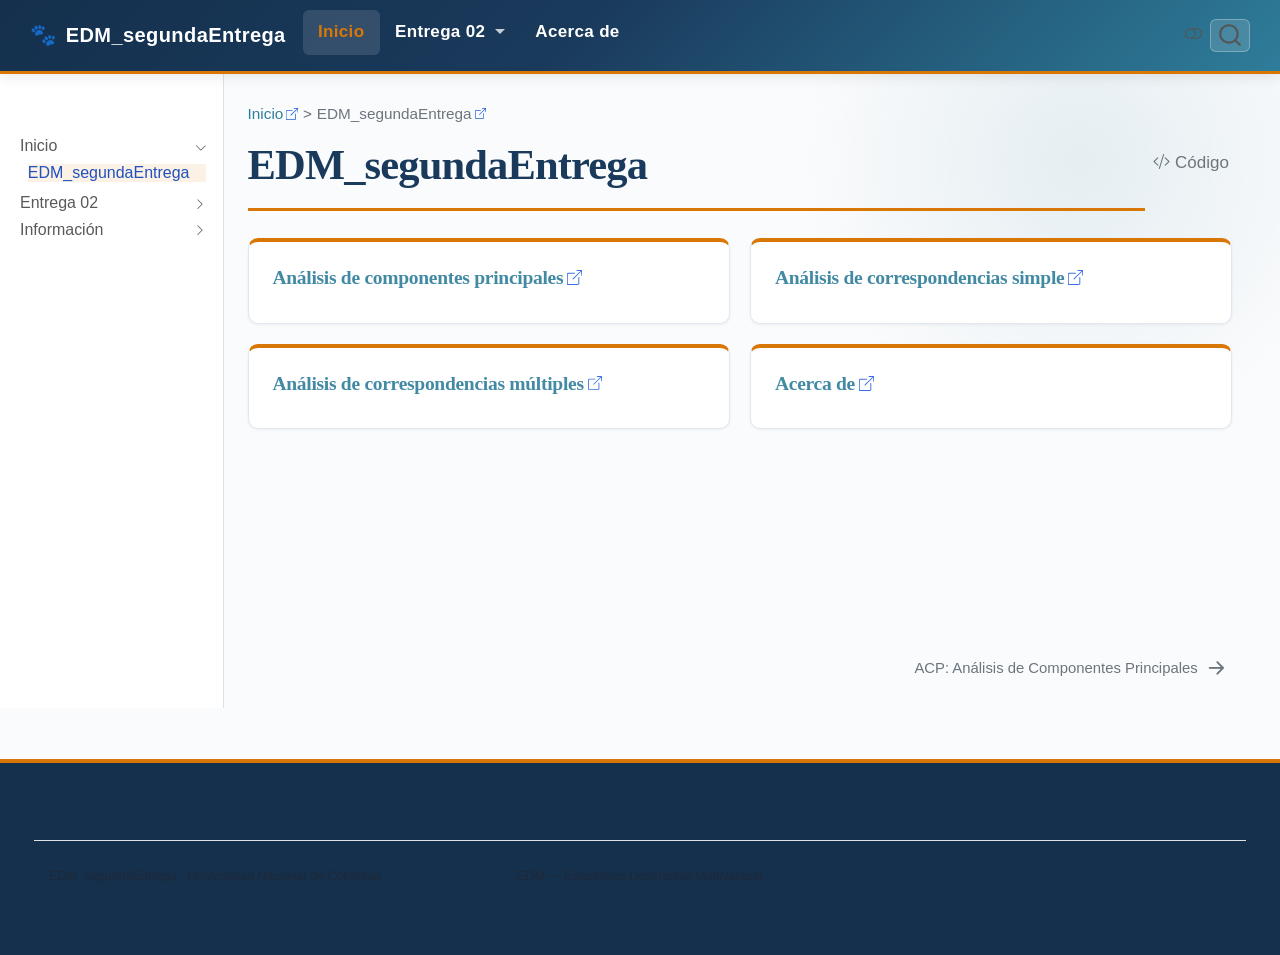
==== commit a4d1712c: "Built site for gh-pages" ====
--- a/index.html
+++ b/index.html
@@ -70,7 +70,7 @@
 <script src="site_libs/quarto-search/fuse.min.js"></script>
 <script src="site_libs/quarto-search/quarto-search.js"></script>
 <meta name="quarto:offset" content="./">
-<link href="./entregas/analisis_correspondencias.html" rel="next">
+<link href="./entregas/PCA.html" rel="next">
 <script src="site_libs/quarto-html/quarto.js" type="module"></script>
 <script src="site_libs/quarto-html/tabsets/tabsets.js" type="module"></script>
 <script src="site_libs/quarto-html/popper.min.js"></script>
@@ -313,8 +313,12 @@
  <span class="dropdown-text">Análisis de Componentes Principales</span></a>
   </li>  
         <li>
-    <a class="dropdown-item" href="./entregas/analisis_correspondencias.html">
+    <a class="dropdown-item" href="./entregas/ACS.html">
  <span class="dropdown-text">Análisis de Correspondencias Simple</span></a>
+  </li>  
+        <li>
+    <a class="dropdown-item" href="./entregas/ACM.html">
+ <span class="dropdown-text">Análisis de Correspondencias Múltiples</span></a>
   </li>  
     </ul>
   </li>
@@ -382,14 +386,20 @@
       <ul id="quarto-sidebar-section-2" class="collapse list-unstyled sidebar-section depth1 ">  
           <li class="sidebar-item">
   <div class="sidebar-item-container"> 
-  <a href="./entregas/analisis_correspondencias.html" class="sidebar-item-text sidebar-link">
+  <a href="./entregas/PCA.html" class="sidebar-item-text sidebar-link">
+ <span class="menu-text">ACP: Análisis de Componentes Principales</span></a>
+  </div>
+</li>
+          <li class="sidebar-item">
+  <div class="sidebar-item-container"> 
+  <a href="./entregas/ACS.html" class="sidebar-item-text sidebar-link">
  <span class="menu-text">EACS: Análisis de correspondencias simple</span></a>
   </div>
 </li>
           <li class="sidebar-item">
   <div class="sidebar-item-container"> 
-  <a href="./entregas/PCA.html" class="sidebar-item-text sidebar-link">
- <span class="menu-text">PCA: Análisis de Componentes Principales</span></a>
+  <a href="./entregas/ACM.html" class="sidebar-item-text sidebar-link">
+ <span class="menu-text">ACM: Análisis de correspondencias múltiples</span></a>
   </div>
 </li>
       </ul>
@@ -441,8 +451,14 @@
 
 
 <div class="card-grid">
+<section id="análisis-de-componentes-principales" class="level3 card">
+<h3 class="anchored" data-anchor-id="análisis-de-componentes-principales"><a href="./entregas/PCA.html">Análisis de componentes principales</a></h3>
+</section>
 <section id="análisis-de-correspondencias-simple" class="level3 card">
-<h3 class="anchored" data-anchor-id="análisis-de-correspondencias-simple"><a href="./entregas/analisis_correspondencias.html">Análisis de correspondencias simple</a></h3>
+<h3 class="anchored" data-anchor-id="análisis-de-correspondencias-simple"><a href="./entregas/ACS.html">Análisis de correspondencias simple</a></h3>
+</section>
+<section id="análisis-de-correspondencias-múltiples" class="level3 card">
+<h3 class="anchored" data-anchor-id="análisis-de-correspondencias-múltiples"><a href="./entregas/ACM.html">Análisis de correspondencias múltiples</a></h3>
 </section>
 <section id="acerca-de" class="level3 card">
 <h3 class="anchored" data-anchor-id="acerca-de"><a href="./about.html">Acerca de</a></h3>
@@ -929,8 +945,8 @@
   <div class="nav-page nav-page-previous">
   </div>
   <div class="nav-page nav-page-next">
-      <a href="./entregas/analisis_correspondencias.html" class="pagination-link" aria-label="EACS: Análisis de correspondencias simple">
-        <span class="nav-page-text">EACS: Análisis de correspondencias simple</span> <i class="bi bi-arrow-right-short"></i>
+      <a href="./entregas/PCA.html" class="pagination-link" aria-label="ACP: Análisis de Componentes Principales">
+        <span class="nav-page-text">ACP: Análisis de Componentes Principales</span> <i class="bi bi-arrow-right-short"></i>
       </a>
   </div>
 </nav><div class="modal fade" id="quarto-embedded-source-code-modal" tabindex="-1" aria-labelledby="quarto-embedded-source-code-modal-label" aria-hidden="true"><div class="modal-dialog modal-dialog-scrollable"><div class="modal-content"><div class="modal-header"><h5 class="modal-title" id="quarto-embedded-source-code-modal-label">Ejecutar el código</h5><button class="btn-close" data-bs-dismiss="modal"></button></div><div class="modal-body"><div class="">
@@ -942,14 +958,22 @@
 <span id="cb1-6"><a href="#cb1-6" aria-hidden="true" tabindex="-1"></a>::: {.card-grid}</span>
 <span id="cb1-7"><a href="#cb1-7" aria-hidden="true" tabindex="-1"></a></span>
 <span id="cb1-8"><a href="#cb1-8" aria-hidden="true" tabindex="-1"></a>::: {.card}</span>
-<span id="cb1-9"><a href="#cb1-9" aria-hidden="true" tabindex="-1"></a><span class="fu">### [Análisis de correspondencias simple](entregas/analisis_correspondencias.qmd)</span></span>
+<span id="cb1-9"><a href="#cb1-9" aria-hidden="true" tabindex="-1"></a><span class="fu">### [Análisis de componentes principales](entregas/PCA.qmd)</span></span>
 <span id="cb1-10"><a href="#cb1-10" aria-hidden="true" tabindex="-1"></a>:::</span>
 <span id="cb1-11"><a href="#cb1-11" aria-hidden="true" tabindex="-1"></a></span>
 <span id="cb1-12"><a href="#cb1-12" aria-hidden="true" tabindex="-1"></a>::: {.card}</span>
-<span id="cb1-13"><a href="#cb1-13" aria-hidden="true" tabindex="-1"></a><span class="fu">### [Acerca de](about.qmd)</span></span>
+<span id="cb1-13"><a href="#cb1-13" aria-hidden="true" tabindex="-1"></a><span class="fu">### [Análisis de correspondencias simple](entregas/ACS.qmd)</span></span>
 <span id="cb1-14"><a href="#cb1-14" aria-hidden="true" tabindex="-1"></a>:::</span>
 <span id="cb1-15"><a href="#cb1-15" aria-hidden="true" tabindex="-1"></a></span>
-<span id="cb1-16"><a href="#cb1-16" aria-hidden="true" tabindex="-1"></a>:::</span></code></pre></div><button title="Copiar al portapapeles" class="code-copy-button" data-in-quarto-modal=""><i class="bi"></i></button></div>
+<span id="cb1-16"><a href="#cb1-16" aria-hidden="true" tabindex="-1"></a>::: {.card}</span>
+<span id="cb1-17"><a href="#cb1-17" aria-hidden="true" tabindex="-1"></a><span class="fu">### [Análisis de correspondencias múltiples](entregas/ACM.qmd)</span></span>
+<span id="cb1-18"><a href="#cb1-18" aria-hidden="true" tabindex="-1"></a>:::</span>
+<span id="cb1-19"><a href="#cb1-19" aria-hidden="true" tabindex="-1"></a></span>
+<span id="cb1-20"><a href="#cb1-20" aria-hidden="true" tabindex="-1"></a>::: {.card}</span>
+<span id="cb1-21"><a href="#cb1-21" aria-hidden="true" tabindex="-1"></a><span class="fu">### [Acerca de](about.qmd)</span></span>
+<span id="cb1-22"><a href="#cb1-22" aria-hidden="true" tabindex="-1"></a>:::</span>
+<span id="cb1-23"><a href="#cb1-23" aria-hidden="true" tabindex="-1"></a></span>
+<span id="cb1-24"><a href="#cb1-24" aria-hidden="true" tabindex="-1"></a>:::</span></code></pre></div><button title="Copiar al portapapeles" class="code-copy-button" data-in-quarto-modal=""><i class="bi"></i></button></div>
 </div></div></div></div></div>
 </div> <!-- /content -->
 <footer class="footer">
--- a/styles.css
+++ b/styles.css
@@ -812,7 +812,7 @@
 /* Rejilla de tarjetas enlazadas */
 .card-grid {
   display: grid;
-  grid-template-columns: repeat(auto-fit, minmax(250px, 1fr));
+  grid-template-columns: repeat(2, minmax(0, 1fr));
   gap: 1.2rem;
   margin: 1.6rem 0;
 }
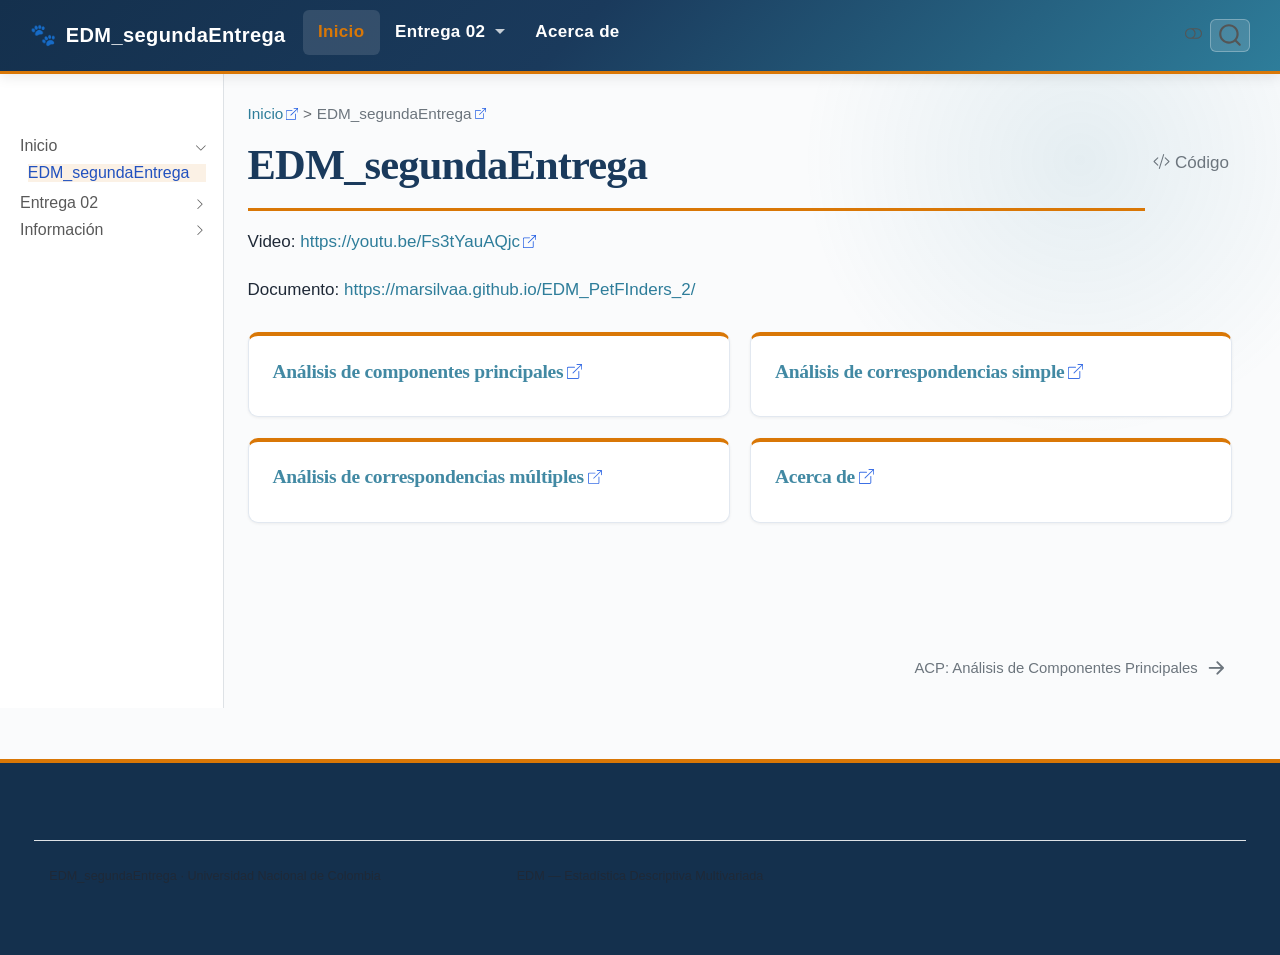
==== commit 51d37327: "Built site for gh-pages" ====
--- a/index.html
+++ b/index.html
@@ -450,6 +450,8 @@
 </header>
 
 
+<p>Video: <a href="https://youtu.be/Fs3tYauAQjc" class="uri">https://youtu.be/Fs3tYauAQjc</a></p>
+<p>Documento: <a href="https://marsilvaa.github.io/EDM_PetFInders_2/" class="uri">https://marsilvaa.github.io/EDM_PetFInders_2/</a></p>
 <div class="card-grid">
 <section id="análisis-de-componentes-principales" class="level3 card">
 <h3 class="anchored" data-anchor-id="análisis-de-componentes-principales"><a href="./entregas/PCA.html">Análisis de componentes principales</a></h3>
@@ -955,25 +957,27 @@
 <span id="cb1-3"><a href="#cb1-3" aria-hidden="true" tabindex="-1"></a><span class="an">toc:</span><span class="co"> false</span></span>
 <span id="cb1-4"><a href="#cb1-4" aria-hidden="true" tabindex="-1"></a><span class="co">---</span></span>
 <span id="cb1-5"><a href="#cb1-5" aria-hidden="true" tabindex="-1"></a></span>
-<span id="cb1-6"><a href="#cb1-6" aria-hidden="true" tabindex="-1"></a>::: {.card-grid}</span>
+<span id="cb1-6"><a href="#cb1-6" aria-hidden="true" tabindex="-1"></a>Video: <span class="ot">&lt;https://youtu.be/Fs3tYauAQjc&gt;</span></span>
 <span id="cb1-7"><a href="#cb1-7" aria-hidden="true" tabindex="-1"></a></span>
-<span id="cb1-8"><a href="#cb1-8" aria-hidden="true" tabindex="-1"></a>::: {.card}</span>
-<span id="cb1-9"><a href="#cb1-9" aria-hidden="true" tabindex="-1"></a><span class="fu">### [Análisis de componentes principales](entregas/PCA.qmd)</span></span>
-<span id="cb1-10"><a href="#cb1-10" aria-hidden="true" tabindex="-1"></a>:::</span>
-<span id="cb1-11"><a href="#cb1-11" aria-hidden="true" tabindex="-1"></a></span>
-<span id="cb1-12"><a href="#cb1-12" aria-hidden="true" tabindex="-1"></a>::: {.card}</span>
-<span id="cb1-13"><a href="#cb1-13" aria-hidden="true" tabindex="-1"></a><span class="fu">### [Análisis de correspondencias simple](entregas/ACS.qmd)</span></span>
-<span id="cb1-14"><a href="#cb1-14" aria-hidden="true" tabindex="-1"></a>:::</span>
-<span id="cb1-15"><a href="#cb1-15" aria-hidden="true" tabindex="-1"></a></span>
-<span id="cb1-16"><a href="#cb1-16" aria-hidden="true" tabindex="-1"></a>::: {.card}</span>
-<span id="cb1-17"><a href="#cb1-17" aria-hidden="true" tabindex="-1"></a><span class="fu">### [Análisis de correspondencias múltiples](entregas/ACM.qmd)</span></span>
-<span id="cb1-18"><a href="#cb1-18" aria-hidden="true" tabindex="-1"></a>:::</span>
-<span id="cb1-19"><a href="#cb1-19" aria-hidden="true" tabindex="-1"></a></span>
-<span id="cb1-20"><a href="#cb1-20" aria-hidden="true" tabindex="-1"></a>::: {.card}</span>
-<span id="cb1-21"><a href="#cb1-21" aria-hidden="true" tabindex="-1"></a><span class="fu">### [Acerca de](about.qmd)</span></span>
-<span id="cb1-22"><a href="#cb1-22" aria-hidden="true" tabindex="-1"></a>:::</span>
-<span id="cb1-23"><a href="#cb1-23" aria-hidden="true" tabindex="-1"></a></span>
-<span id="cb1-24"><a href="#cb1-24" aria-hidden="true" tabindex="-1"></a>:::</span></code></pre></div><button title="Copiar al portapapeles" class="code-copy-button" data-in-quarto-modal=""><i class="bi"></i></button></div>
+<span id="cb1-8"><a href="#cb1-8" aria-hidden="true" tabindex="-1"></a>Documento: <span class="ot">&lt;https://marsilvaa.github.io/EDM_PetFInders_2/&gt;</span></span>
+<span id="cb1-9"><a href="#cb1-9" aria-hidden="true" tabindex="-1"></a></span>
+<span id="cb1-10"><a href="#cb1-10" aria-hidden="true" tabindex="-1"></a>::::::: card-grid</span>
+<span id="cb1-11"><a href="#cb1-11" aria-hidden="true" tabindex="-1"></a>::: card</span>
+<span id="cb1-12"><a href="#cb1-12" aria-hidden="true" tabindex="-1"></a><span class="fu">### [Análisis de componentes principales](entregas/PCA.qmd)</span></span>
+<span id="cb1-13"><a href="#cb1-13" aria-hidden="true" tabindex="-1"></a>:::</span>
+<span id="cb1-14"><a href="#cb1-14" aria-hidden="true" tabindex="-1"></a></span>
+<span id="cb1-15"><a href="#cb1-15" aria-hidden="true" tabindex="-1"></a>::: card</span>
+<span id="cb1-16"><a href="#cb1-16" aria-hidden="true" tabindex="-1"></a><span class="fu">### [Análisis de correspondencias simple](entregas/ACS.qmd)</span></span>
+<span id="cb1-17"><a href="#cb1-17" aria-hidden="true" tabindex="-1"></a>:::</span>
+<span id="cb1-18"><a href="#cb1-18" aria-hidden="true" tabindex="-1"></a></span>
+<span id="cb1-19"><a href="#cb1-19" aria-hidden="true" tabindex="-1"></a>::: card</span>
+<span id="cb1-20"><a href="#cb1-20" aria-hidden="true" tabindex="-1"></a><span class="fu">### [Análisis de correspondencias múltiples](entregas/ACM.qmd)</span></span>
+<span id="cb1-21"><a href="#cb1-21" aria-hidden="true" tabindex="-1"></a>:::</span>
+<span id="cb1-22"><a href="#cb1-22" aria-hidden="true" tabindex="-1"></a></span>
+<span id="cb1-23"><a href="#cb1-23" aria-hidden="true" tabindex="-1"></a>::: card</span>
+<span id="cb1-24"><a href="#cb1-24" aria-hidden="true" tabindex="-1"></a><span class="fu">### [Acerca de](about.qmd)</span></span>
+<span id="cb1-25"><a href="#cb1-25" aria-hidden="true" tabindex="-1"></a>:::</span>
+<span id="cb1-26"><a href="#cb1-26" aria-hidden="true" tabindex="-1"></a>:::::::</span></code></pre></div><button title="Copiar al portapapeles" class="code-copy-button" data-in-quarto-modal=""><i class="bi"></i></button></div>
 </div></div></div></div></div>
 </div> <!-- /content -->
 <footer class="footer">
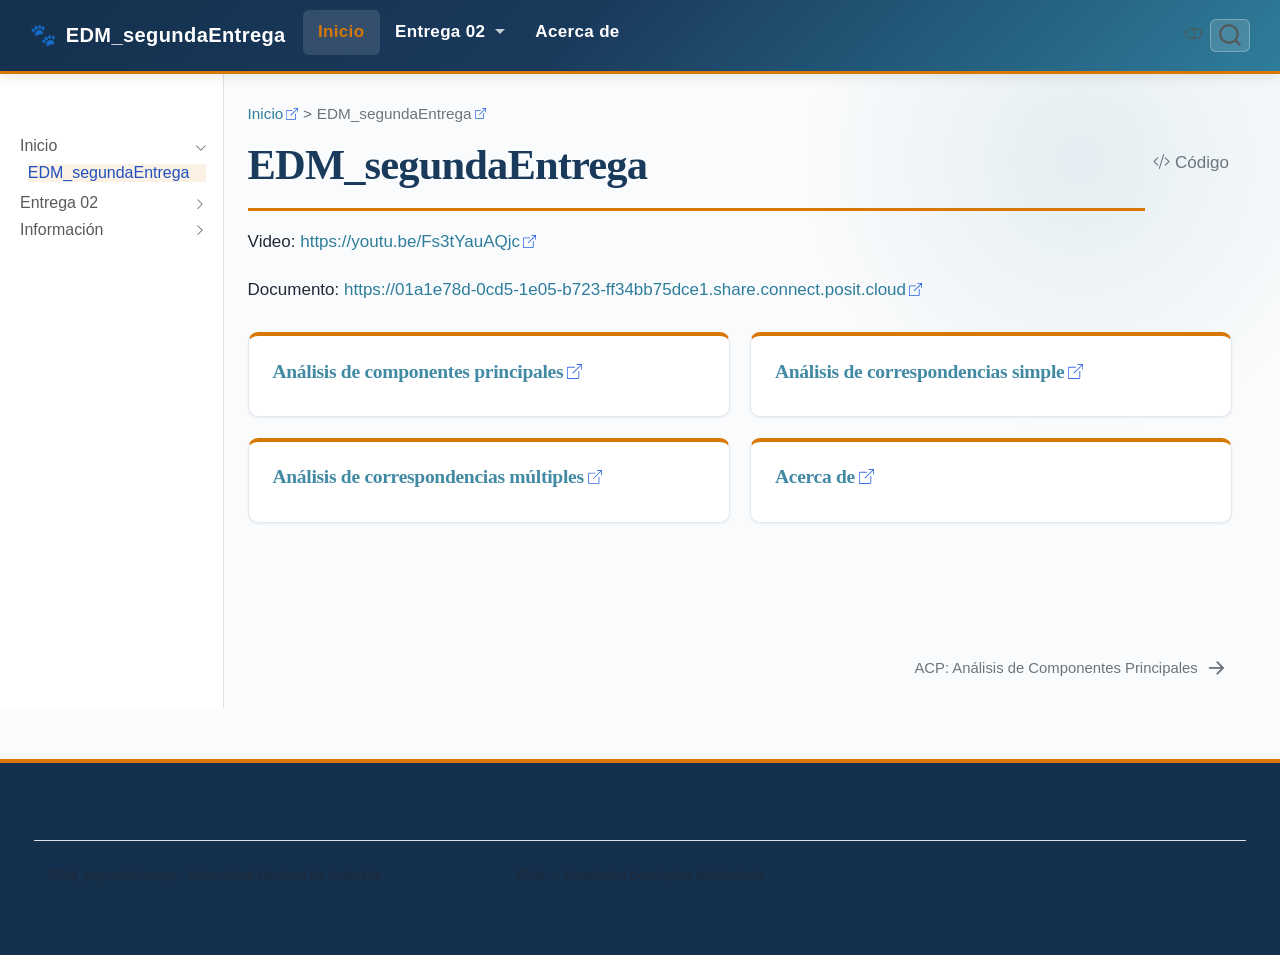
==== commit f8ad70cf: "Built site for gh-pages" ====
--- a/index.html
+++ b/index.html
@@ -451,7 +451,7 @@
 
 
 <p>Video: <a href="https://youtu.be/Fs3tYauAQjc" class="uri">https://youtu.be/Fs3tYauAQjc</a></p>
-<p>Documento: <a href="https://marsilvaa.github.io/EDM_PetFInders_2/" class="uri">https://marsilvaa.github.io/EDM_PetFInders_2/</a></p>
+<p>Documento: <a href="https://01a1e78d-0cd5-1e05-b723-ff34bb75dce1.share.connect.posit.cloud" class="uri">https://01a1e78d-0cd5-1e05-b723-ff34bb75dce1.share.connect.posit.cloud</a></p>
 <div class="card-grid">
 <section id="análisis-de-componentes-principales" class="level3 card">
 <h3 class="anchored" data-anchor-id="análisis-de-componentes-principales"><a href="./entregas/PCA.html">Análisis de componentes principales</a></h3>
@@ -959,7 +959,7 @@
 <span id="cb1-5"><a href="#cb1-5" aria-hidden="true" tabindex="-1"></a></span>
 <span id="cb1-6"><a href="#cb1-6" aria-hidden="true" tabindex="-1"></a>Video: <span class="ot">&lt;https://youtu.be/Fs3tYauAQjc&gt;</span></span>
 <span id="cb1-7"><a href="#cb1-7" aria-hidden="true" tabindex="-1"></a></span>
-<span id="cb1-8"><a href="#cb1-8" aria-hidden="true" tabindex="-1"></a>Documento: <span class="ot">&lt;https://marsilvaa.github.io/EDM_PetFInders_2/&gt;</span></span>
+<span id="cb1-8"><a href="#cb1-8" aria-hidden="true" tabindex="-1"></a>Documento: <span class="ot">&lt;https://01a1e78d-0cd5-1e05-b723-ff34bb75dce1.share.connect.posit.cloud&gt;</span></span>
 <span id="cb1-9"><a href="#cb1-9" aria-hidden="true" tabindex="-1"></a></span>
 <span id="cb1-10"><a href="#cb1-10" aria-hidden="true" tabindex="-1"></a>::::::: card-grid</span>
 <span id="cb1-11"><a href="#cb1-11" aria-hidden="true" tabindex="-1"></a>::: card</span>
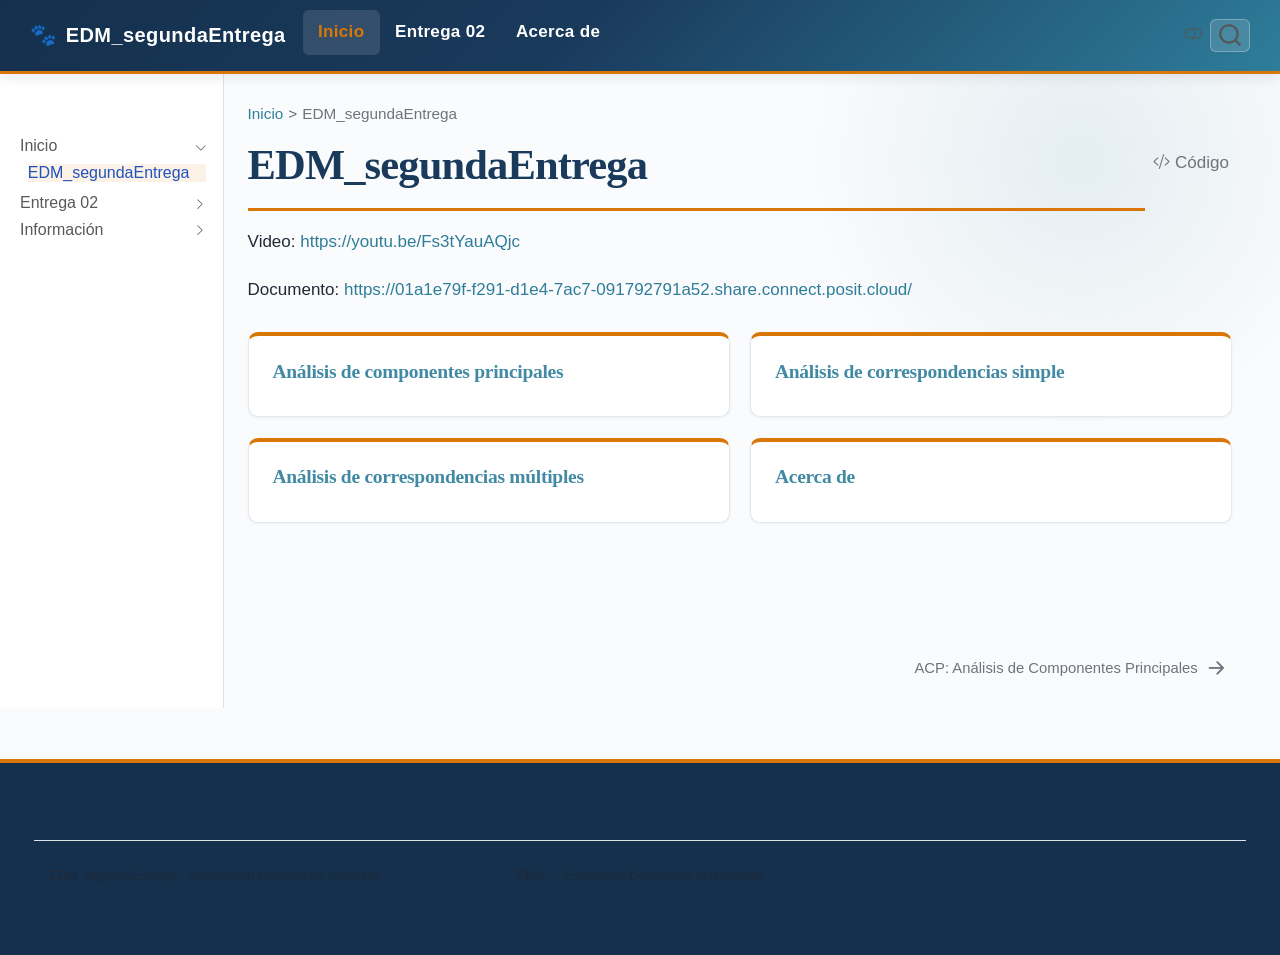
==== commit 7f6acc9a: "Built site for gh-pages" ====
--- a/index.html
+++ b/index.html
@@ -451,7 +451,7 @@
 
 
 <p>Video: <a href="https://youtu.be/Fs3tYauAQjc" class="uri">https://youtu.be/Fs3tYauAQjc</a></p>
-<p>Documento: <a href="https://01a1e78d-0cd5-1e05-b723-ff34bb75dce1.share.connect.posit.cloud" class="uri">https://01a1e78d-0cd5-1e05-b723-ff34bb75dce1.share.connect.posit.cloud</a></p>
+<p>Documento: <a href="https://01a1e79f-f291-d1e4-7ac7-091792791a52.share.connect.posit.cloud/" class="uri">https://01a1e79f-f291-d1e4-7ac7-091792791a52.share.connect.posit.cloud/</a></p>
 <div class="card-grid">
 <section id="análisis-de-componentes-principales" class="level3 card">
 <h3 class="anchored" data-anchor-id="análisis-de-componentes-principales"><a href="./entregas/PCA.html">Análisis de componentes principales</a></h3>
@@ -959,7 +959,7 @@
 <span id="cb1-5"><a href="#cb1-5" aria-hidden="true" tabindex="-1"></a></span>
 <span id="cb1-6"><a href="#cb1-6" aria-hidden="true" tabindex="-1"></a>Video: <span class="ot">&lt;https://youtu.be/Fs3tYauAQjc&gt;</span></span>
 <span id="cb1-7"><a href="#cb1-7" aria-hidden="true" tabindex="-1"></a></span>
-<span id="cb1-8"><a href="#cb1-8" aria-hidden="true" tabindex="-1"></a>Documento: <span class="ot">&lt;https://01a1e78d-0cd5-1e05-b723-ff34bb75dce1.share.connect.posit.cloud&gt;</span></span>
+<span id="cb1-8"><a href="#cb1-8" aria-hidden="true" tabindex="-1"></a>Documento: <span class="ot">&lt;https://01a1e79f-f291-d1e4-7ac7-091792791a52.share.connect.posit.cloud/&gt;</span></span>
 <span id="cb1-9"><a href="#cb1-9" aria-hidden="true" tabindex="-1"></a></span>
 <span id="cb1-10"><a href="#cb1-10" aria-hidden="true" tabindex="-1"></a>::::::: card-grid</span>
 <span id="cb1-11"><a href="#cb1-11" aria-hidden="true" tabindex="-1"></a>::: card</span>
--- a/styles.css
+++ b/styles.css
@@ -380,6 +380,13 @@
   font-weight: 500;
 }
 
+  a::after,
+  a[href]::after,
+  a.sourceLine::after,
+  .csl-entry a[href^="http"]::after {
+    content: none !important;
+  }
+
 a:hover {
   color: var(--color-accent);
   border-bottom-color: var(--color-accent);
@@ -463,6 +470,8 @@
   overflow-x: auto;
   font-size: 0.9rem;
   line-height: 1.6;
+  -webkit-print-color-adjust: exact;
+  print-color-adjust: exact;
 }
 
 pre code {
@@ -1367,18 +1376,6 @@
     text-decoration: underline;
   }
 
-  /* Muestra la URL destino de los enlaces externos */
-  a[href^="http"]::after {
-    content: " <" attr(href) ">";
-    font-size: 8pt;
-    color: #555555;
-  }
-
-  /* Nota: los enlaces internos del sitio no se expanden */
-  a[href^="#"]::after {
-    content: "";
-  }
-
   /* En la bibliografía el propio texto del enlace ya es la URL: no duplicar */
   .csl-entry a[href^="http"]::after {
     content: "";
